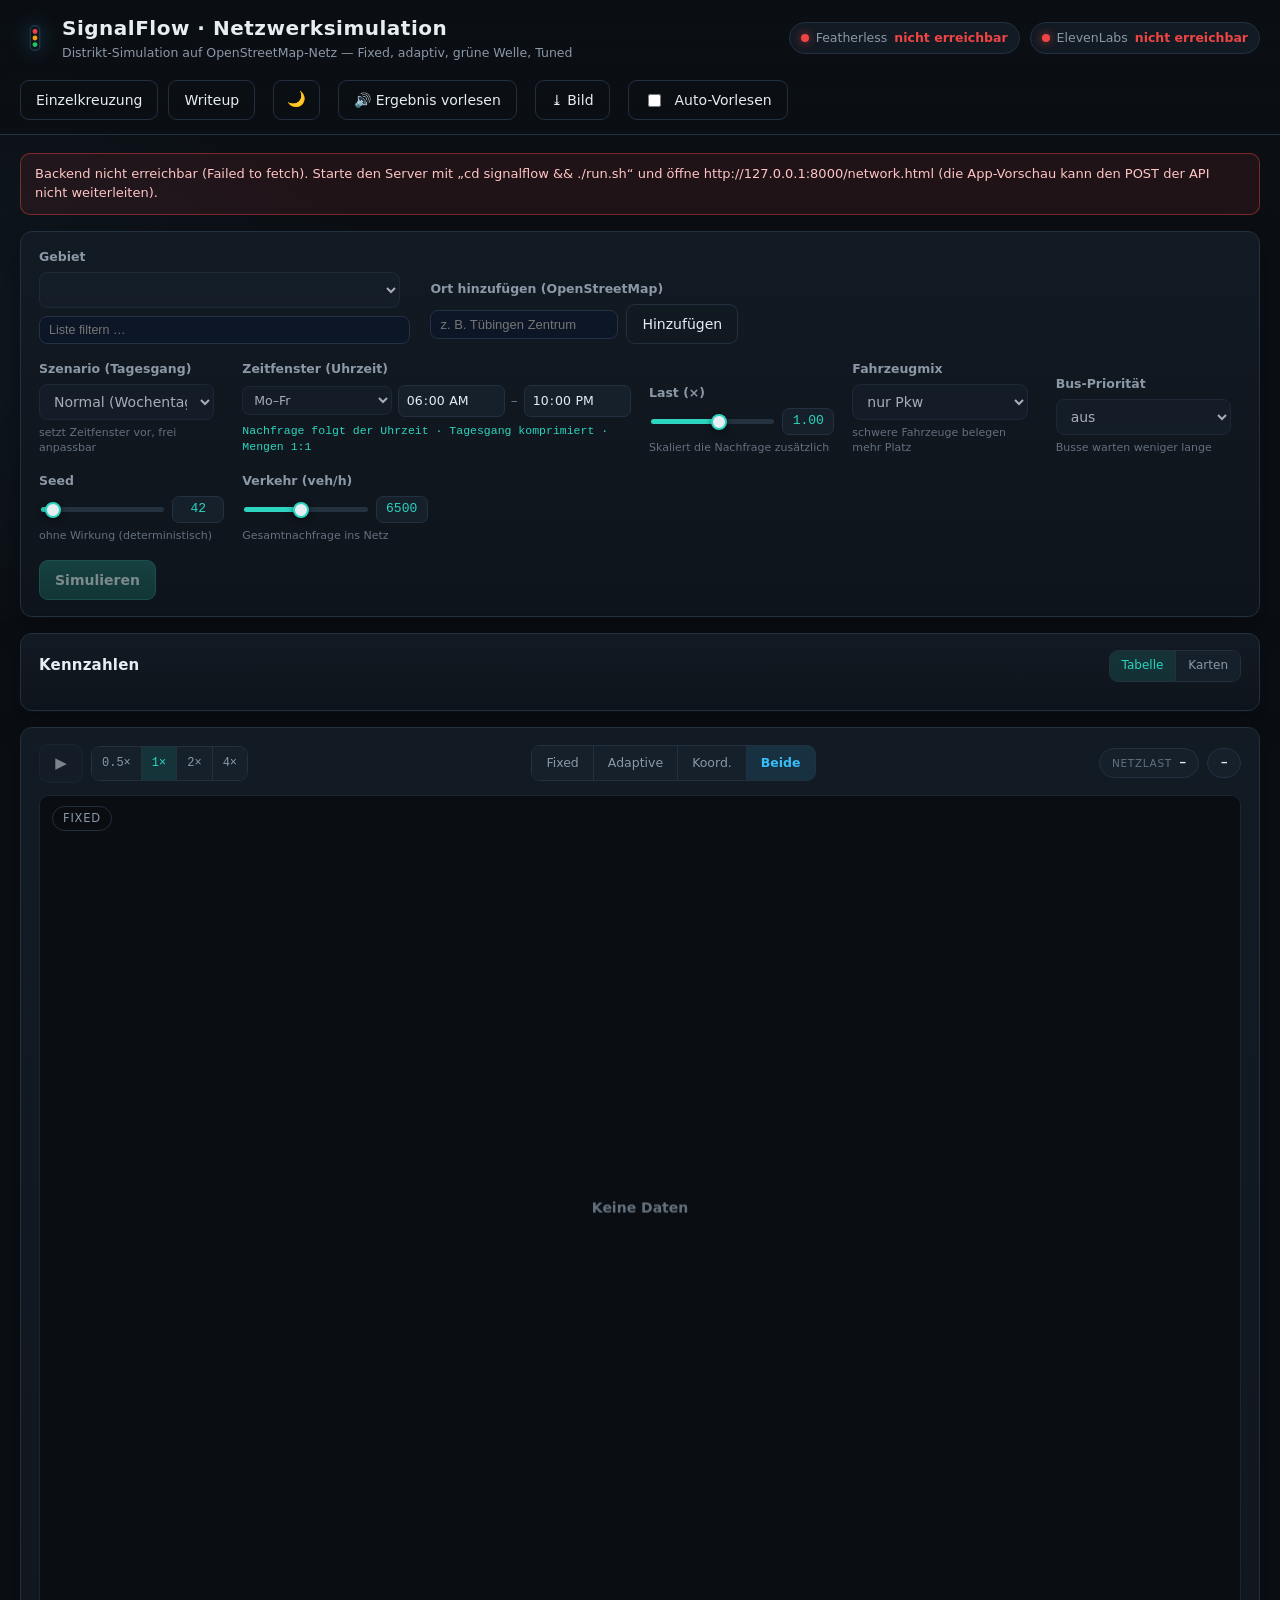
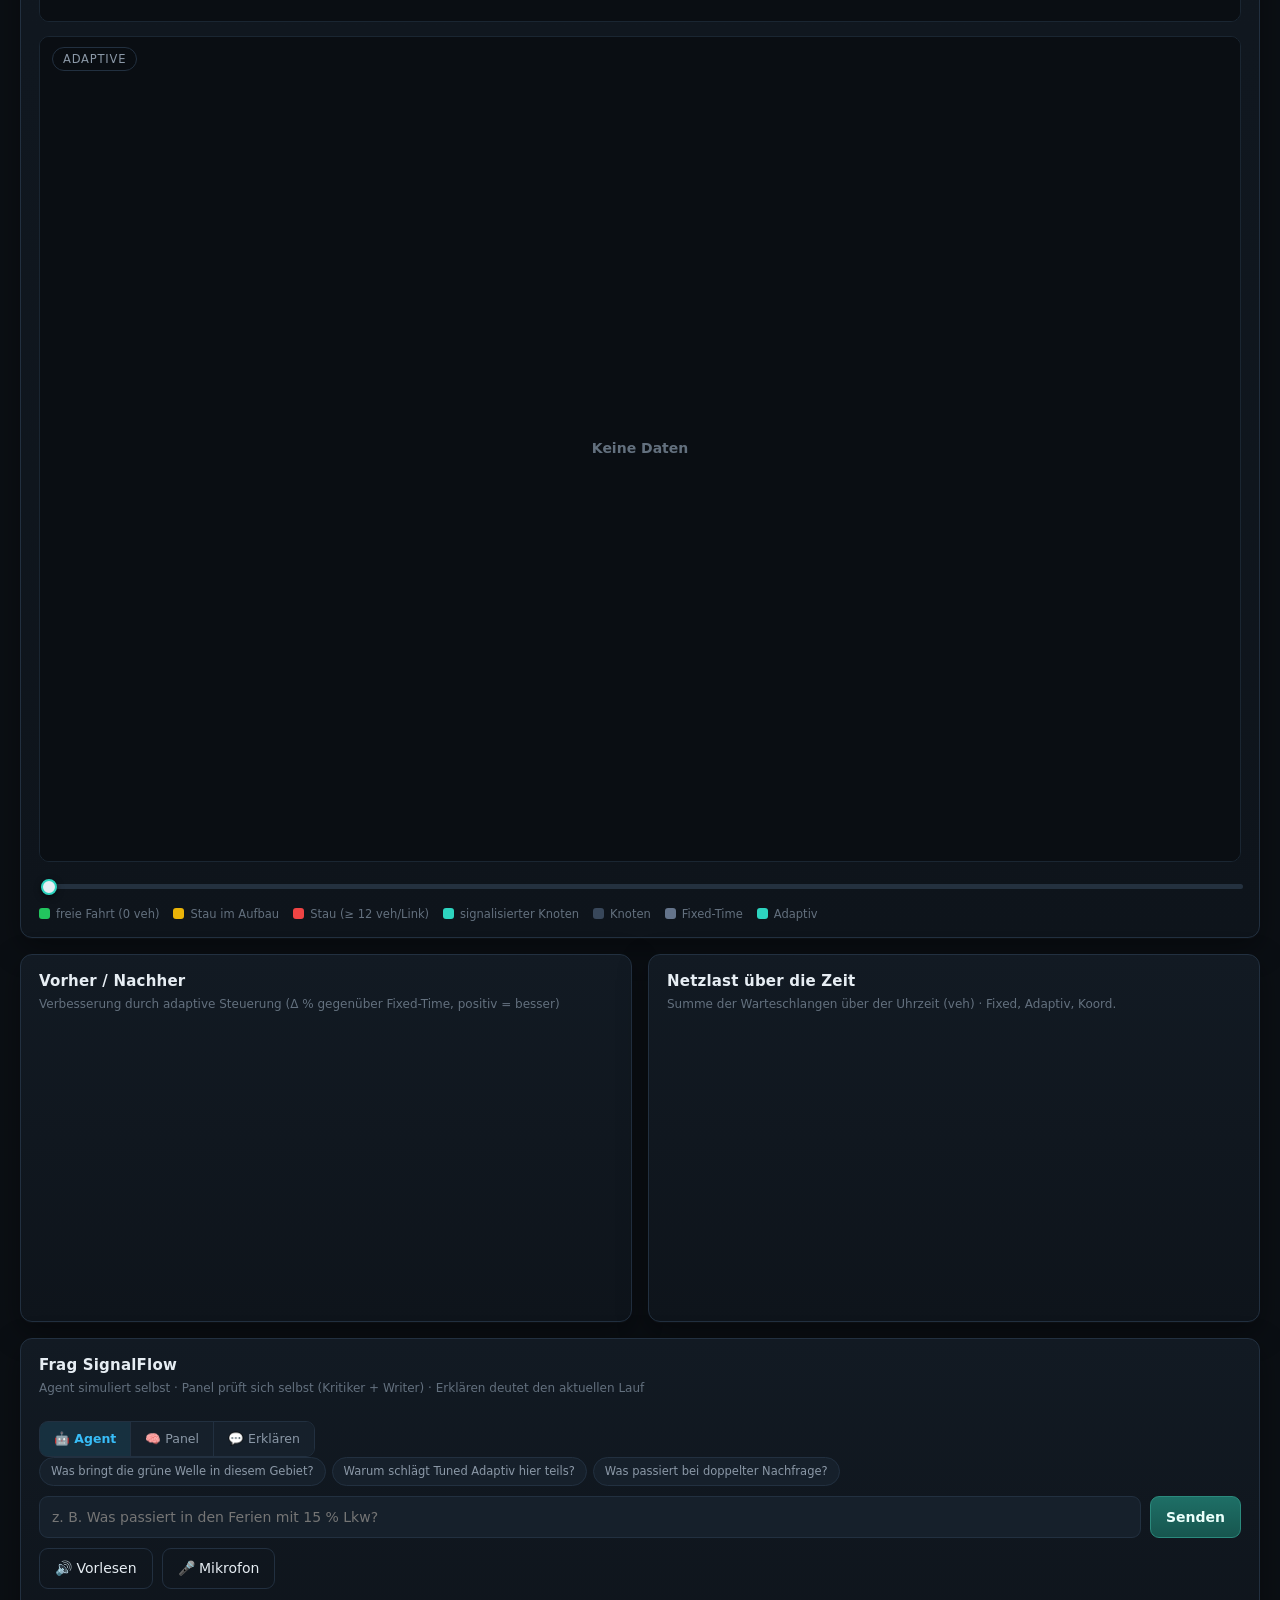
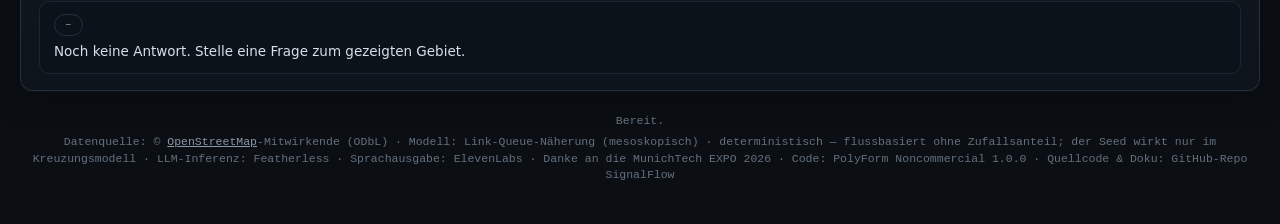
==== web/network.html @ 06da991b "Tuned color: pastel violet instead of near-teal green; footer credits Tuned now #a78bfa across butto" ====
<!DOCTYPE html>
<html lang="de">
<head>
<meta charset="utf-8" />
<meta name="viewport" content="width=device-width, initial-scale=1" />
<title>SignalFlow · Netzwerksimulation</title>
<!-- No external assets: everything is local (.css / .js), works fully offline. -->
<link rel="stylesheet" href="styles.css" />
<link rel="stylesheet" href="network.css" />
<link rel="icon" href="data:image/svg+xml,%3Csvg xmlns='http://www.w3.org/2000/svg' viewBox='0 0 32 32'%3E%3Crect x='11' y='3' width='10' height='26' rx='4' fill='%230e1620' stroke='%23243244' stroke-width='1.5'/%3E%3Ccircle cx='16' cy='9' r='2.6' fill='%23ef4444'/%3E%3Ccircle cx='16' cy='16' r='2.6' fill='%23f59e0b'/%3E%3Ccircle cx='16' cy='23' r='2.6' fill='%2322c55e'/%3E%3C/svg%3E" />
</head>
<body>

<!-- Thin top loading indicator (shown while a simulation is running) -->
<div id="loading-bar" class="loading-bar hidden" aria-hidden="true"></div>

<!-- ============================ HEADER ============================ -->
<header class="topbar">
  <div class="brand">
    <span class="logo" aria-hidden="true">
      <svg viewBox="0 0 32 32" width="30" height="30">
        <rect x="11" y="3" width="10" height="26" rx="4" fill="#0e1620" stroke="#243244" stroke-width="1.5"/>
        <circle cx="16" cy="9"  r="2.6" fill="#ef4444"/>
        <circle cx="16" cy="16" r="2.6" fill="#f59e0b"/>
        <circle cx="16" cy="23" r="2.6" fill="#22c55e"/>
      </svg>
    </span>
    <div class="brand-text">
      <h1>SignalFlow · Netzwerksimulation</h1>
      <p class="sub">Distrikt-Simulation auf OpenStreetMap-Netz — Fixed, adaptiv, grüne Welle, Tuned</p>
    </div>
  </div>

  <div class="status" aria-label="Verbindungsstatus">
    <span class="badge" id="badge-featherless" title="Featherless LLM Status">
      <i class="dot"></i><span class="badge-label">Featherless</span><b class="badge-state">…</b>
    </span>
    <span class="badge" id="badge-elevenlabs" title="ElevenLabs TTS Status">
      <i class="dot"></i><span class="badge-label">ElevenLabs</span><b class="badge-state">…</b>
    </span>
  </div>

  <div class="nav">
    <a class="btn ghost" href="index.html">Einzelkreuzung</a>
    <a class="btn ghost" href="writeup.html">Writeup</a>
  </div>
  <button id="btn-theme" class="btn ghost icon" type="button" title="Farbschema wechseln">🌙</button>
  <button id="btn-speak-result" class="btn ghost" type="button">🔊 Ergebnis vorlesen</button>
  <button id="btn-export" class="btn ghost" type="button" title="Netzwerkkarte als PNG">⤓ Bild</button>
  <label class="btn ghost" style="cursor:pointer"><input id="chk-autospeak" type="checkbox" style="vertical-align:middle;margin-right:6px" />Auto-Vorlesen</label>
</header>

<main id="main">

  <!-- Fehler / Offline-Hinweise -->
  <div id="net-error" class="notice error hidden" role="alert"></div>

  <!-- Two-column layout like the junction dashboard: region controls, KPIs,
       map and charts on the left, the ask panel sticky on the right. -->
  <div class="dash net">
  <div class="dash-main">

  <!-- ======================= GEBIET + STEUERLEISTE ======================= -->
  <section class="panel" aria-label="Simulationsparameter">
    <div class="region-row">
      <div class="control region-control">
        <label for="ctl-region">Gebiet</label>
        <select id="ctl-region" aria-label="Region"></select>
        <input id="region-filter" type="text" placeholder="Liste filtern …" aria-label="Gebiete filtern" title="Filtert die Gebietsliste — nützlich, sobald per „Ort hinzufügen“ mehr Einträge entstehen" />
      </div>
      <div class="control add-region">
        <label for="add-place">Ort hinzufügen (OpenStreetMap)</label>
        <div class="add-row">
          <input id="add-place" type="text" placeholder="z. B. Tübingen Zentrum" />
          <button id="btn-add-region" class="btn ghost" type="button">Hinzufügen</button>
        </div>
        <span id="add-status" class="run-hint"></span>
      </div>
      <div class="net-stats" id="net-stats" aria-live="polite"></div>
    </div>

    <div class="net-controls">
      <div class="control">
        <label for="ctl-scenario" title="Tagestyp: legt die Form des Tagesgangs fest und setzt ein passendes Zeitfenster vor">Szenario (Tagesgang)</label>
        <select id="ctl-scenario">
          <option value="normal">Normal (Wochentag, Tagesgeschäft)</option>
          <option value="berufsverkehr">Berufsverkehr (Mo–Fr, 2 Spitzen)</option>
          <option value="ferien">Ferien (flau, keine Spitze)</option>
          <option value="freizeit">Wochenende (Mittagshügel)</option>
        </select>
        <span class="desc">setzt Zeitfenster vor, frei anpassbar</span>
      </div>

      <div class="control time-control">
        <label for="ctl-time-from" title="Simulierter Zeitraum: die Nachfrage folgt der echten Uhrzeit. Längere Zeiträume werden auf die Simulationsdauer komprimiert — nur die Uhr läuft schneller, die Verkehrsmengen bleiben unverzerrt. 5 min Aufwärmen vor Start.">Zeitfenster (Uhrzeit)</label>
        <div class="time-row">
          <select id="ctl-dow" aria-label="Wochentag">
            <option value="wd">Mo–Fr</option>
            <option value="sa">Sa</option>
            <option value="so">So</option>
          </select>
          <input id="ctl-time-from" type="time" value="07:00" aria-label="von" />
          <span class="time-sep">–</span>
          <input id="ctl-time-to" type="time" value="18:00" aria-label="bis" />
        </div>
        <span id="time-hint" class="time-hint"></span>
      </div>

      <div class="control">
        <label for="ctl-load">Last (×)</label>
        <input id="ctl-load" type="range" min="0.5" max="1.4" step="0.05" value="1.0" />
        <output id="val-load" for="ctl-load">1.00</output>
        <span class="desc">Skaliert die Nachfrage zusätzlich</span>
      </div>

      <div class="control">
        <label for="ctl-mix">Fahrzeugmix</label>
        <select id="ctl-mix">
          <option value="car">nur Pkw</option>
          <option value="city">Stadt (Pkw/Van/Lkw/Bus)</option>
          <option value="truck">Lkw-lastig</option>
        </select>
        <span class="desc">schwere Fahrzeuge belegen mehr Platz</span>
      </div>

      <div class="control">
        <label for="ctl-tsp" title="Bus-Korridor-Priorität">Bus-Priorität</label>
        <select id="ctl-tsp">
          <option value="off">aus</option>
          <option value="on">an (TSP)</option>
        </select>
        <span class="desc">Busse warten weniger lange</span>
      </div>

      <div class="control">
        <label for="ctl-seed" title="Wirkt aktuell nur im Kreuzungsmodell — das Gebietsmodell ist flussbasiert und vollständig deterministisch (gleiche Parameter → gleiche Ergebnisse)">Seed</label>
        <input id="ctl-seed" type="range" min="1" max="999" step="1" value="42" />
        <output id="val-seed" for="ctl-seed">42</output>
        <span class="desc">ohne Wirkung (deterministisch)</span>
      </div>

      <div class="control">
        <label for="ctl-vph">Verkehr (veh/h)</label>
        <input id="ctl-vph" type="range" min="2000" max="12000" step="250" value="6500" />
        <output id="val-vph" for="ctl-vph">6500</output>
        <span class="desc">Gesamtnachfrage ins Netz</span>
      </div>
    </div>

    <div class="run-row">
      <button id="btn-run" class="btn primary" type="button"><span class="btn-label">Simulieren</span></button>
      <span id="run-hint" class="run-hint hidden"></span>
    </div>
  </section>

  <!-- ========================== KPIs (2×3) ========================== -->
  <section class="panel kpi-panel" aria-label="Kennzahlen">
    <div class="kpi-head">
      <h2>Kennzahlen</h2>
      <div class="kpi-view" role="group" aria-label="Kennzahl-Ansicht">
        <button class="kpi-view-btn" data-view="table" type="button" title="Kompakte Matrix">Tabelle</button>
        <button class="kpi-view-btn" data-view="cards" type="button" title="Status-Karten">Karten</button>
      </div>
    </div>
    <div class="kpi-grid" id="kpi-grid">
      <!-- KPI-Karten werden von network.js erzeugt (IDs bleiben synchron) -->
    </div>
    <div class="kpi-table-wrap" id="kpi-table-wrap" hidden></div>
  </section>

  <!-- ====================== CANVAS-KARTE ====================== -->
  <section class="panel viewer" aria-label="Netzwerkkarte – Animation">
    <div class="viewer-bar">
      <div class="transport">
        <button id="btn-play" class="btn icon" type="button" title="Play/Pause">▶</button>
        <div class="speeds" role="group" aria-label="Geschwindigkeit">
          <button class="speed-btn" data-speed="0.5" type="button">0.5×</button>
          <button class="speed-btn active" data-speed="1" type="button">1×</button>
          <button class="speed-btn" data-speed="2" type="button">2×</button>
          <button class="speed-btn" data-speed="4" type="button">4×</button>
        </div>
      </div>

      <div class="modes" role="group" aria-label="Controller-Ansicht">
        <button class="mode-btn" data-mode="fixed" type="button">Fixed</button>
        <button class="mode-btn" data-mode="adaptive" type="button">Adaptive</button>
        <button class="mode-btn" data-mode="coordinated" type="button" title="Grüne Welle: gemeinsamer Zyklus + Versatz-Offsets — die dritte animierbare Strategie (Tuned liefert nur Kennzahlen, keine Animation)">Koord.</button>
        <button class="mode-btn active" data-mode="both" type="button">Beide</button>
      </div>

      <div class="readouts">
        <span class="pill" title="Summe aller Warteschlangen im Netz (wartende Fahrzeuge) — nicht die Zahl aller Fahrzeuge; im Modus „Beide“ wird Adaptive gezeigt"><span class="k">Netzlast</span> <b id="playhead-q" class="mono">–</b></span>
        <span class="pill mono" title="Uhrzeit im simulierten Zeitfenster"><b id="playhead-clock">–</b></span>
      </div>
    </div>

    <div class="canvas-wrap" id="canvas-wrap">
      <div class="canvas-cell" id="cell-main">
        <div class="canvas-title" id="cell-main-title">Adaptive</div>
        <canvas id="canvas-main"></canvas>
      </div>
      <div class="canvas-cell" id="cell-alt">
        <div class="canvas-title" id="cell-alt-title">Fixed</div>
        <canvas id="canvas-alt"></canvas>
      </div>
    </div>

    <div class="scrubber">
      <input id="progress" type="range" min="0" max="100" step="0.1" value="0" aria-label="Fortschritt" />
    </div>

    <div class="legend" aria-hidden="true">
      <span><i class="sw" style="background:#22c55e"></i>freie Fahrt (0 veh)</span>
      <span><i class="sw" style="background:#eab308"></i>Stau im Aufbau</span>
      <span><i class="sw" style="background:#ef4444"></i>Stau (≥ 12 veh/Link)</span>
      <span><i class="sw" style="background:#2dd4bf"></i>signalisierter Knoten</span>
      <span><i class="sw" style="background:#38475a"></i>Knoten</span>
      <span><i class="sw" style="background:#64748b"></i>Fixed-Time</span>
      <span><i class="sw" style="background:#2dd4bf"></i>Adaptiv</span>
    </div>
  </section>

  <!-- ========================= CHARTS ========================= -->
  <section class="net-charts">
    <div class="panel chart-panel">
      <h2>Vorher / Nachher</h2>
      <p class="panel-sub">Verbesserung durch adaptive Steuerung (Δ % gegenüber Fixed-Time, positiv = besser)</p>
      <canvas id="chart-bars"></canvas>
    </div>
    <div class="panel chart-panel">
      <h2>Netzlast über die Zeit</h2>
      <p class="panel-sub">Summe der Warteschlangen über der Uhrzeit (veh) · Fixed, Adaptiv, Koord.</p>
      <canvas id="chart-load"></canvas>
    </div>
  </section>
  </div><!-- /.dash-main -->

  <aside class="dash-side">
    <section class="panel ask">
      <h2>Frag SignalFlow</h2>
      <p class="panel-sub">Agent simuliert selbst · Panel prüft sich selbst (Kritiker + Writer) · Erklären deutet den aktuellen Lauf</p>
      <div class="modes ask-mode" role="group" aria-label="Antwortmodus">
        <button class="mode-btn active" id="ask-mode-agent" type="button" title="Agent: plant Tool-Aufrufe und simuliert dafür (ca. 10 s)">🤖 Agent</button>
        <button class="mode-btn" id="ask-mode-panel" type="button" title="Panel: Analyst, Kritiker und Writer prüfen jede Zahl gegen die Tool-Ergebnisse (ca. 20 s)">🧠 Panel</button>
        <button class="mode-btn" id="ask-mode-explain" type="button" title="Erklärt den aktuellen Lauf des gezeigten Gebiets (schnell)">💬 Erklären</button>
      </div>
      <div class="ask-row">
        <input id="ask-input" type="text" placeholder="z. B. Was bringt adaptiv in diesem Viertel?" />
        <button id="ask-send" class="btn primary" type="button">Senden</button>
      </div>
      <div class="ask-actions">
        <button id="ask-speak" class="btn ghost" type="button" title="Antwort vorlesen">🔊 Vorlesen</button>
        <button id="ask-mic" class="btn ghost" type="button" title="Frage per Mikrofon">🎤 Mikrofon</button>
      </div>
      <details id="ask-steps" class="ask-steps" hidden>
        <summary>Werkzeugspuren des Agenten (<span id="ask-steps-n">0</span>)</summary>
        <div id="ask-steps-list" class="ask-steps-list"></div>
      </details>
      <div class="answer-box">
        <div class="answer-head">
          <span class="source-pill" id="ask-source">–</span>
        </div>
        <p id="ask-answer" class="answer-text">Noch keine Antwort. Stelle eine Frage zum gezeigten Gebiet.</p>
      </div>
    </section>
  </aside>
  </div><!-- /.dash -->

  <footer class="foot">
    <span id="meta-info">Bereit.</span>
    <span class="foot-note">Datenquelle: © <a href="https://www.openstreetmap.org/copyright" target="_blank" rel="noopener">OpenStreetMap</a>-Mitwirkende (ODbL) · Modell: Link-Queue-Näherung (mesoskopisch) · deterministisch — flussbasiert ohne Zufallsanteil; der Seed wirkt nur im Kreuzungsmodell · LLM-Inferenz: Featherless · Sprachausgabe: ElevenLabs · Danke an die MunichTech EXPO 2026 · Code: PolyForm Noncommercial 1.0.0 · Quellcode &amp; Doku: GitHub-Repo SignalFlow</span>
  </footer>
</main>

<!-- Knoten-Drilldown: Junction-Ansicht des angeklickten Ampel-Knotens -->
<aside class="drill" id="drill" hidden aria-label="Knoten-Detailansicht">
  <div class="drill-head">
    <div>
      <h2 id="drill-title">Knoten</h2>
      <p class="panel-sub" id="drill-sub"></p>
    </div>
    <div class="drill-actions">
      <button class="btn ghost icon" id="drill-size" type="button" title="Größe wechseln">⛶</button>
      <button class="btn ghost icon" id="drill-close" type="button" title="Schließen">✕</button>
    </div>
  </div>
  <canvas id="drill-canvas"></canvas>
</aside>

<script src="ask.js"></script>
<script src="network.js"></script>
</body>
</html>
---- web/styles.css ----
/* ============================================================
   SignalFlow – dark "control-room" theme
   No external fonts / assets. System font stack only.
   ============================================================ */

:root{
  --bg:        #0b0f14;
  --bg-2:      #0e141b;
  --panel:     #121a23;
  --panel-2:   #16202b;
  --line:      #223040;
  --line-soft: #1a2632;
  --txt:       #e6edf3;
  --muted:     #8b98a7;
  --faint:     #63707e;
  --accent:    #2dd4bf;   /* adaptive / teal */
  --accent-2:  #38bdf8;   /* cyan */
  --fixed:     #64748b;   /* fixed baseline / slate */
  --green:     #22c55e;
  --yellow:    #f59e0b;
  --red:       #ef4444;
  --good:      #22c55e;
  --bad:       #ef4444;
  --mono: ui-monospace, SFMono-Regular, "SF Mono", Menlo, Consolas, monospace;
  --sans: system-ui, -apple-system, "Segoe UI", Roboto, Helvetica, Arial, sans-serif;
  --radius: 12px;
  --shadow: 0 1px 0 rgba(255,255,255,.02), 0 10px 30px rgba(0,0,0,.35);
}

*{ box-sizing: border-box; }
/* the hidden attribute must always win, even over `display:grid` etc. */
[hidden]{ display:none !important; }
html,body{ margin:0; padding:0; }
body{
  background:
    radial-gradient(1200px 600px at 80% -10%, rgba(45,212,191,.07), transparent 60%),
    radial-gradient(900px 500px at -10% 10%, rgba(56,189,248,.06), transparent 60%),
    var(--bg);
  color: var(--txt);
  font-family: var(--sans);
  font-size: 14px;
  line-height: 1.45;
  -webkit-font-smoothing: antialiased;
}

/* --------------------------- light theme -------------------------------- */
/* Toggled via body[data-theme]; the canvases keep their dark "monitor"
   look either way. */
body[data-theme="light"]{
  --bg:#eef2f7; --bg-2:#e7edf4; --panel:#ffffff; --panel-2:#f1f5fa;
  --line:#d3dce7; --line-soft:#e3e9f1;
  --txt:#182430; --muted:#5b6b7d; --faint:#8798aa;
  --accent:#0d9488; --accent-2:#0369a1; --fixed:#64748b;
  --shadow: 0 1px 0 rgba(255,255,255,.6), 0 8px 24px rgba(23,42,64,.10);
  background:
    radial-gradient(1200px 600px at 80% -10%, rgba(13,148,136,.06), transparent 60%),
    radial-gradient(900px 500px at -10% 10%, rgba(3,105,161,.05), transparent 60%),
    var(--bg);
}
body[data-theme="light"] .topbar{
  background: linear-gradient(180deg, rgba(255,255,255,.96), rgba(255,255,255,.84));
}
body[data-theme="light"] .btn:hover{ border-color:#b9c6d6; background:#e9eef5; }
body[data-theme="light"] .btn.primary:hover{ background: linear-gradient(180deg, #128f83, #0e7c70); }
body[data-theme="light"] .decision-item:hover{ border-color:#b9c6d6; }
body[data-theme="light"] .answer-box,
body[data-theme="light"] .ask-steps{ background:#f4f7fb; }
body[data-theme="light"] input[type=range]{
  background: linear-gradient(90deg, var(--accent) 0%, var(--accent) var(--fill,50%), #cbd5e1 var(--fill,50%), #cbd5e1 100%);
}

h1,h2,h3{ margin:0; font-weight:650; letter-spacing:.2px; }
code{ font-family: var(--mono); font-size:.9em; color: var(--accent-2); }
.hidden{ display:none !important; }
.mono{ font-family: var(--mono); }

/* ------------------------------ header ------------------------------ */
.topbar{
  position: sticky; top:0; z-index:20;
  display:flex; align-items:center; gap:18px; flex-wrap:wrap;
  padding: 14px 20px;
  background: linear-gradient(180deg, rgba(11,15,20,.96), rgba(11,15,20,.82));
  backdrop-filter: blur(8px);
  border-bottom: 1px solid var(--line);
}
.brand{ display:flex; align-items:center; gap:12px; margin-right:auto; }
.logo{ display:grid; place-items:center; filter: drop-shadow(0 0 10px rgba(56,189,248,.25)); }
.brand-text h1{ font-size:20px; letter-spacing:.5px; }
.sub{ margin:1px 0 0; color: var(--muted); font-size:12.5px; }

.status{ display:flex; gap:10px; flex-wrap:wrap; }
.badge{
  display:inline-flex; align-items:center; gap:7px;
  padding:6px 11px; border-radius:999px;
  background: var(--panel); border:1px solid var(--line);
  font-size:12.5px; color: var(--muted); white-space:nowrap;
}
.badge b{ color: var(--txt); font-weight:600; }
.badge .dot{ width:8px; height:8px; border-radius:50%; background: var(--faint); box-shadow:0 0 0 0 transparent; transition:.2s; }
.badge.ok  .dot{ background: var(--green); box-shadow:0 0 10px rgba(34,197,94,.8); }
.badge.off .dot{ background: var(--yellow); box-shadow:0 0 10px rgba(245,158,11,.7); }
.badge.err .dot{ background: var(--red); box-shadow:0 0 10px rgba(239,68,68,.7); }
.badge.ok  b{ color: var(--green); }
.badge.off b{ color: var(--yellow); }
.badge.err b{ color: var(--red); }

/* ------------------------------ buttons ----------------------------- */
.btn{
  font:inherit; color:var(--txt); background: var(--panel-2);
  border:1px solid var(--line); border-radius:9px;
  padding:9px 15px; cursor:pointer; transition:.15s;
  display:inline-flex; align-items:center; gap:8px;
}
.btn:hover{ border-color:#2f4256; background:#1b2837; }
.btn:disabled{ opacity:.5; cursor:not-allowed; }
.btn.primary{
  background: linear-gradient(180deg, #1e6f66, #17564f);
  border-color:#2b8a7d; color:#eafffb; font-weight:600;
}
.btn.primary:hover{ background: linear-gradient(180deg, #238376, #1a6158); }
.btn.ghost{ background:transparent; }
.btn.icon{ padding:8px 13px; font-size:15px; min-width:44px; justify-content:center; }
.btn.busy .btn-label::after{ content:" …"; }
.btn.active{ border-color:var(--accent); color:var(--accent); }

/* --------------------------- layout blocks -------------------------- */
#main{ max-width:1760px; margin:0 auto; padding:18px 20px 40px; display:flex; flex-direction:column; gap:16px; }

.panel{
  background: linear-gradient(180deg, var(--panel), var(--bg-2));
  border:1px solid var(--line); border-radius: var(--radius);
  box-shadow: var(--shadow);
  padding:16px 18px;
}
.panel h2{ font-size:15px; }
.panel-sub{ margin:3px 0 12px; color:var(--faint); font-size:12px; }

/* ------------------------------ notices ----------------------------- */
.notice{ border-radius:10px; padding:11px 14px; font-size:13px; border:1px solid; }
.notice.warn{ background:rgba(245,158,11,.08); border-color:rgba(245,158,11,.4); color:#fcd9a0; }
.notice.error{ background:rgba(239,68,68,.09); border-color:rgba(239,68,68,.45); color:#ffc4c4; }

/* ----------------------------- controls ----------------------------- */
/* grouped settings: prominent run button + Nachfrage / Szenerie / Experten */
.controls{ display:flex; flex-direction:column; gap:14px; }
.sim-row{ display:flex; align-items:center; gap:12px; }
.sim-run{ align-self:flex-start; font-size:15px; padding:12px 34px; border-radius:10px; box-shadow:0 4px 18px rgba(45,212,191,.22); }
.sim-run.dirty{ box-shadow:0 0 0 2px rgba(245,196,81,.55), 0 4px 18px rgba(245,196,81,.25); }
.run-hint{ color:var(--yellow,#f5c451); font-size:12px; }
.sim-run:hover{ box-shadow:0 4px 22px rgba(45,212,191,.35); }
.sim-run.busy{ opacity:.6; pointer-events:none; }
.ctl-group{
  border:1px solid var(--line-soft); border-radius:10px; padding:12px 14px 14px;
  background:rgba(255,255,255,.012);
}
.ctl-group h3{
  font-size:11.5px; color:var(--muted); margin:0 0 10px; font-weight:600;
  letter-spacing:.5px; text-transform:uppercase;
}
.ctl-group h3 .grp-sub, .ctl-group summary .grp-sub{
  color:var(--faint); font-weight:500; text-transform:none; letter-spacing:0; margin-left:8px;
}
.ctl-group .ctl-grid{ display:grid; grid-template-columns:repeat(3, minmax(170px,1fr)); gap:14px; align-items:end; }
.ctl-group.expert summary{
  cursor:pointer; list-style:none; display:flex; align-items:center;
  font-size:11.5px; color:var(--muted); font-weight:600; letter-spacing:.5px; text-transform:uppercase;
}
.ctl-group.expert summary::-webkit-details-marker{ display:none; }
.ctl-group.expert summary::before{ content:'▸'; color:var(--faint); margin-right:8px; }
.ctl-group.expert[open] summary::before{ content:'▾'; }
.ctl-group.expert .ctl-grid{ margin-top:12px; }
.control{ display:grid; grid-template-columns: 1fr auto; gap:6px 10px; align-items:center; }
.control label{ grid-column:1 / -1; color:var(--muted); font-size:12.5px; font-weight:550; }
.control .desc{ grid-column:1 / -1; font-size:11px; color:var(--faint); line-height:1.35; }
.control output{
  font-family:var(--mono); font-size:13px; color:var(--accent);
  background:var(--panel-2); border:1px solid var(--line); border-radius:7px;
  padding:3px 9px; min-width:52px; text-align:center;
}
input[type=range]{
  -webkit-appearance:none; appearance:none; width:100%; height:5px; border-radius:4px;
  background: linear-gradient(90deg, var(--accent) 0%, var(--accent) var(--fill,50%), #24313f var(--fill,50%), #24313f 100%);
  outline:none; cursor:pointer;
}
input[type=range]::-webkit-slider-thumb{
  -webkit-appearance:none; width:16px; height:16px; border-radius:50%;
  background:#e6edf3; border:2px solid var(--accent); box-shadow:0 2px 6px rgba(0,0,0,.5); cursor:pointer;
}
input[type=range]::-moz-range-thumb{
  width:14px; height:14px; border-radius:50%; background:#e6edf3; border:2px solid var(--accent); cursor:pointer;
}
select{
  font:inherit; color:var(--txt); background:var(--panel-2);
  border:1px solid var(--line); border-radius:8px; padding:8px 10px; cursor:pointer;
}

/* -------------------------------- KPIs ------------------------------ */
.kpi-grid{ display:grid; grid-template-columns: repeat(5, 1fr); gap:14px; }
.kpi{
  background: linear-gradient(180deg, var(--panel), var(--bg-2));
  border:1px solid var(--line); border-radius: var(--radius);
  padding:13px 14px; box-shadow: var(--shadow);
  display:flex; flex-direction:column; gap:9px; min-width:0;
}
.kpi header{ display:flex; align-items:baseline; justify-content:space-between; gap:6px; }
.kpi h3{ font-size:12.5px; color:var(--muted); font-weight:550; }
.kpi .unit{ font-size:11px; color:var(--faint); font-family:var(--mono); }
.kpi-rows{ display:flex; flex-direction:column; gap:6px; }
.kpi .row{ display:flex; align-items:center; justify-content:space-between; gap:8px; }
.kpi .tag{ font-size:11px; color:var(--faint); text-transform:uppercase; letter-spacing:.6px; }
.kpi .row b{ font-family:var(--mono); font-size:16px; font-weight:600; }
.kpi .row.fixed b{ color:#aab6c4; }
.kpi .row.adaptive b{ color:var(--accent); }
/* delta pills: base styling is context-free so table and cards look identical */
.delta{
  font-family:var(--mono); font-size:12.5px; font-weight:600;
  padding:2px 8px; border-radius:999px; border:1px solid var(--line);
  display:inline-block;
}
.kpi .delta{ margin-top:auto; align-self:flex-start; }
/* cards with several badges (network: adaptive + green wave) keep them in one row */
.kpi .deltas{ display:flex; flex-wrap:wrap; gap:6px; margin-top:auto; }
.kpi .deltas .delta{ margin-top:0; }
.delta.good{ color:var(--good); border-color:rgba(34,197,94,.4); background:rgba(34,197,94,.08); }
.delta.bad{ color:var(--bad); border-color:rgba(239,68,68,.4); background:rgba(239,68,68,.08); }
.delta.neutral{ color:var(--muted); }
.delta.mid{ color:var(--yellow); border-color:rgba(245,158,11,.4); background:rgba(245,158,11,.08); }

/* Karten-Zeilen: Label | Δ (Zeilenfarbe) | Wert — bester Wert fett */
.kpi .row{ display:grid; grid-template-columns:1fr auto minmax(64px, auto); gap:8px; align-items:baseline; }
.kpi .row b{ justify-self:end; }
.kpi .row.fixed b, .kpi .row.pol-fixed b{ color:#aab6c4; }
.kpi .row.adaptive b, .kpi .row.pol-adaptive b{ color:var(--accent); }
.kpi .row.pol-coordinated b{ color:#f5c451; }
.kpi .row.pol-tuned b{ color:#a78bfa; }
.kpi .row.fixed .dlt{ color:#8d9aad; }
.kpi .row.adaptive .dlt{ color:var(--accent); opacity:.85; }

/* ------------- KPI panel: cards ⇄ compact matrix table ----------------- */
.kpi-panel{ }
.kpi-head{ display:flex; align-items:center; justify-content:space-between; gap:12px; margin-bottom:12px; }
.kpi-head h2{ font-size:15px; }
.kpi-view{ display:inline-flex; border:1px solid var(--line); border-radius:9px; overflow:hidden; }
.kpi-view-btn{
  font:inherit; font-size:12px; color:var(--muted); background:var(--panel-2);
  border:0; border-right:1px solid var(--line); padding:6px 12px; cursor:pointer;
}
.kpi-view-btn:last-child{ border-right:0; }
.kpi-view-btn:hover{ color:var(--txt); }
.kpi-view-btn.active{ background:rgba(45,212,191,.14); color:var(--accent); }
.kpi-table-wrap{ overflow-x:auto; }
table.kpi-table{ width:100%; border-collapse:collapse; font-size:13px; }
table.kpi-table th, table.kpi-table td{ padding:9px 12px; border-bottom:1px solid var(--line-soft); text-align:right; }
table.kpi-table tr:last-child th, table.kpi-table tr:last-child td{ border-bottom:0; }
table.kpi-table th:first-child, table.kpi-table td:first-child{ text-align:left; }
table.kpi-table thead th{
  color:var(--muted); font-weight:550; font-size:12px; white-space:nowrap;
}
table.kpi-table thead th.sub{
  color:var(--faint); font-size:10.5px; font-weight:500; padding-top:0; padding-bottom:6px;
}
table.kpi-table td.dltc{
  font-family:var(--mono); font-size:11.5px; padding-left:4px; white-space:nowrap;
}
table.kpi-table tr.pol-fixed td.dltc{ color:#8d9aad; }
table.kpi-table tr.pol-adaptive td.dltc{ color:var(--accent); }
table.kpi-table tr.pol-coordinated td.dltc{ color:#f5c451; }
table.kpi-table tr.pol-tuned td.dltc{ color:#a78bfa; }
table.kpi-table thead th .unit{ color:var(--faint); font-family:var(--mono); font-size:10.5px; }
table.kpi-table tbody th.pol{ color:var(--muted); font-weight:550; font-size:12.5px; white-space:nowrap; cursor:help; }
table.kpi-table tbody th.pol-adaptive{ color:var(--accent); }
table.kpi-table td.v{ font-family:var(--mono); font-size:13.5px; }
table.kpi-table td.v.adaptive-v{ color:var(--accent); }
table.kpi-table td.d{ white-space:nowrap; }
/* Strategie-Wertfarben — identisch zur Kartenansicht */
table.kpi-table tr.pol-fixed td.v{ color:#aab6c4; }
table.kpi-table tr.pol-adaptive td.v{ color:var(--accent); }
/* Koord./Tuned-Zeilen (nur Netzwerk) */
table.kpi-table tr.pol-coordinated td.v{ color:#f5c451; }
table.kpi-table tr.pol-tuned td.v{ color:#a78bfa; }
/* Δ gegenüber Fixed-Time: schlichte kleine Zahl statt Pill */
.dlt{
  font-style:normal; font-family:var(--mono); font-size:11px;
  color:var(--muted); white-space:nowrap;
}
.dlt.good{ color:var(--good); }
.dlt.mid{ color:var(--yellow); }
.dlt.bad{ color:var(--bad); }
/* Karten: Wert + Δ übereinander rechtsbündig */
.kpi .val{ display:flex; flex-direction:column; align-items:flex-end; line-height:1.3; }
/* Gewinner je Kennzahl: fettester Wert der Spalte (Tabelle + Karten) */
table.kpi-table .best{ font-weight:700; }
.kpi .row b.best{ font-weight:800; text-shadow:0 0 12px rgba(45,212,191,.35); }

/* ------------------------------ viewer ------------------------------ */
.viewer{ padding-bottom:14px; }
/* eine Zeile, kein Springen: Uhren/Labels sind kurz genug gehalten */
.viewer-bar{ display:flex; align-items:center; gap:12px; flex-wrap:nowrap; margin-bottom:12px; overflow:hidden; }
.transport{ display:flex; align-items:center; gap:8px; flex:0 0 auto; }
.readouts{ display:flex; gap:8px; margin-left:auto; flex:0 0 auto; }
.speeds{ display:inline-flex; border:1px solid var(--line); border-radius:9px; overflow:hidden; }
.speed-btn{
  font:inherit; font-family:var(--mono); font-size:12px; color:var(--muted);
  background:var(--panel-2); border:0; border-right:1px solid var(--line);
  padding:8px 10px; cursor:pointer;
}
.speed-btn:last-child{ border-right:0; }
.speed-btn:hover{ color:var(--txt); }
.speed-btn.active{ background: rgba(45,212,191,.14); color:var(--accent); }

.modes{ display:inline-flex; border:1px solid var(--line); border-radius:9px; overflow:hidden; margin-left:auto; }
.mode-btn{
  font:inherit; font-size:12.5px; color:var(--muted); background:var(--panel-2);
  border:0; border-right:1px solid var(--line); padding:8px 14px; cursor:pointer;
}
.mode-btn:last-child{ border-right:0; }
.mode-btn:hover{ color:var(--txt); }
.mode-btn.active{ background: rgba(56,189,248,.14); color:var(--accent-2); font-weight:600; }

/* Strategie-Toggles (Viewer) + Protokoll-Reiter */
.transport .modes{ margin-left:2px; }
.pdot{ display:inline-block; width:9px; height:9px; border-radius:50%; margin-right:7px; }
.policy-modes .pol-btn:disabled{ opacity:.35; cursor:not-allowed; }
.dec-tabs{ margin-left:0; margin-bottom:12px; }

/* Verlauf-Panel: Metrik-Chips + Zoom-Zeile */
.chart-tools{ display:flex; align-items:center; justify-content:space-between; gap:12px; flex-wrap:wrap; margin-bottom:10px; }
.chart-metrics{ margin-left:0; }
.chart-metrics .met-btn{ font-size:11.5px; padding:6px 11px; }
.zoom-row{ display:flex; align-items:center; gap:6px; }
.zoom-row .k{ color:var(--faint); font-size:10.5px; text-transform:uppercase; letter-spacing:.7px; }
.zoom-row input[type=time]{
  font:inherit; font-size:12px; color:var(--txt); background:var(--panel-2);
  border:1px solid var(--line); border-radius:7px; padding:4px 6px; color-scheme:dark;
}
body[data-theme="light"] .zoom-row input[type=time]{ color-scheme:light; }
.zoom-row .btn{ font-size:11.5px; padding:4px 10px; }

/* Frag-SignalFlow: Vorschlags-Chips */
.ask-chips{ display:flex; flex-wrap:wrap; gap:6px; margin:0 0 10px; }
.ask-chip{
  font:inherit; font-size:11.5px; color:var(--muted); background:var(--panel-2);
  border:1px solid var(--line); border-radius:999px; padding:5px 11px; cursor:pointer;
  text-align:left; max-width:100%; overflow:hidden; text-overflow:ellipsis; white-space:nowrap;
}
.ask-chip:hover{ color:var(--accent-2); border-color:rgba(56,189,248,.5); }
/* lokal berechnete Antwort (kein LLM beteiligt) */
.source-pill.local{ color:#7fd1a8; border-color:rgba(127,209,168,.45); background:rgba(127,209,168,.08); }

.readouts{ display:flex; gap:8px; }
.pill{
  display:inline-flex; align-items:center; gap:7px; font-size:12.5px;
  background:var(--panel-2); border:1px solid var(--line); border-radius:999px; padding:5px 12px;
}
.pill .k{ color:var(--faint); text-transform:uppercase; font-size:10.5px; letter-spacing:.7px; }
.pill b{ color:var(--txt); }

.canvas-wrap{ display:grid; grid-template-columns:1fr; gap:14px; }
.canvas-wrap[data-n="2"], .canvas-wrap[data-n="3"], .canvas-wrap[data-n="4"]{
  grid-template-columns:1fr 1fr;
}
.canvas-cell{
  position:relative; border:1px solid var(--line-soft); border-radius:10px;
  background:#0a0e13; overflow:hidden; aspect-ratio: 5 / 4;
}
.canvas-cell canvas{ display:block; width:100%; height:100%; }
.canvas-title{
  position:absolute; top:10px; left:12px; z-index:2;
  font-size:11.5px; letter-spacing:.8px; text-transform:uppercase; color:var(--muted);
  background:rgba(9,13,18,.7); border:1px solid var(--line); border-radius:999px; padding:3px 10px;
}
#cell-fixed .canvas-title{ color:#aab6c4; }
#cell-adaptive .canvas-title{ color:var(--accent); }
#cell-coordinated .canvas-title{ color:#f5c451; }
#cell-tuned .canvas-title{ color:#a78bfa; }

.scrubber{ margin-top:12px; }
.scrubber input[type=range]{
  background: linear-gradient(90deg, var(--accent-2) 0%, var(--accent-2) var(--fill,0%), #24313f var(--fill,0%), #24313f 100%);
}
.legend{ display:flex; flex-wrap:wrap; gap:14px; margin-top:12px; color:var(--faint); font-size:11.5px; }
.legend .sw{ display:inline-block; width:11px; height:11px; border-radius:3px; margin-right:6px; vertical-align:-1px; }

/* ------------------------------ charts ------------------------------ */
.charts{ display:grid; grid-template-columns:1fr 1fr; gap:16px; }
.chart-panel canvas{ display:block; width:100%; height:280px; }

/* ------------------------- bottom two panels ------------------------ */
.bottom{ display:grid; grid-template-columns: 1.15fr 1fr; gap:16px; }
.decisions-body{ display:grid; grid-template-columns: 1.2fr 1fr; gap:14px; }
.dec-view{ display:grid; grid-template-columns: 1.2fr 1fr; gap:14px; align-items:stretch; }
.dec-view .decision-list{ grid-column:1; }
.dec-view .pressure-box{ grid-column:2; }
/* Plan-Karte (Fixed / Koord. / Tuned im Protokoll-Reiter) */
.plan-box{ padding:2px 0; }
.plan-box[hidden]{ display:none; }
.plan-box .plan-line{ font-size:12.5px; color:var(--muted); margin:0 0 10px; }
.plan-box .plan-line b{ color:var(--txt); }
.plan-table{ width:100%; border-collapse:collapse; font-size:12.5px; }
.plan-table th, .plan-table td{ text-align:left; padding:7px 10px; border-bottom:1px solid var(--line-soft); }
.plan-table th{
  color:var(--faint); font-weight:550; font-size:11px;
  text-transform:uppercase; letter-spacing:.5px;
}
.plan-table td{ font-family:var(--mono); color:var(--txt); }
.plan-src{ font-size:11.5px; color:var(--faint); margin:10px 0 0; }
.plan-why{
  font-size:12px; color:var(--muted); line-height:1.5;
  margin:10px 0 0; padding:10px 12px;
  border:1px solid var(--line-soft); border-left:3px solid #a78bfa; border-radius:8px;
}
.plan-why b{ color:var(--txt); }
/* Adaptive-Statistik unter der Drucktabelle */
.adaptive-stats{ margin-top:14px; }
.adaptive-stats h3{ font-size:12px; color:var(--muted); margin-bottom:8px; font-weight:550; }
.stats-table{ width:100%; border-collapse:collapse; font-size:12.5px; }
.stats-table td{ padding:6px 8px; border-bottom:1px solid var(--line-soft); color:var(--muted); }
.stats-table td:last-child{ text-align:right; font-family:var(--mono); color:var(--txt); }
.stats-table tr:last-child td{ border-bottom:0; }
.decision-list{ list-style:none; margin:0; padding:0; display:flex; flex-direction:column; gap:8px; max-height:400px; overflow:auto; }
.foot .foot-note{ display:block; margin-top:4px; color:var(--faint); font-size:11.5px; }
.foot .foot-note a{ color:var(--muted); }
.decision-item{
  border:1px solid var(--line-soft); border-radius:9px; padding:9px 11px;
  background:var(--panel-2); cursor:pointer; transition:.15s;
}
.decision-item:hover{ border-color:#2f4256; }
.decision-item.active{ border-color:var(--accent); box-shadow:0 0 0 1px rgba(45,212,191,.35) inset; }
.decision-item .head{ display:flex; align-items:center; gap:8px; margin-bottom:4px; flex-wrap:wrap; }
.decision-item .t{ font-family:var(--mono); font-size:11.5px; color:var(--accent-2); }
.decision-item .swap{ font-family:var(--mono); font-size:12px; color:var(--txt); }
.decision-item .swap .arrow{ color:var(--faint); margin:0 4px; }
.decision-item .why{ font-size:12px; color:var(--muted); }
.empty{ color:var(--faint); font-size:12.5px; padding:8px 2px; }

.pressure-box h3{ font-size:12px; color:var(--muted); margin-bottom:8px; font-weight:550; }
table.pressures{ width:100%; border-collapse:collapse; font-size:12px; }
table.pressures th, table.pressures td{ padding:6px 6px; text-align:left; border-bottom:1px solid var(--line-soft); }
table.pressures th{ color:var(--faint); font-weight:500; font-size:11px; text-transform:uppercase; letter-spacing:.5px; }
table.pressures td.p{ font-family:var(--mono); text-align:right; }
table.pressures td.w{ font-family:var(--mono); color:var(--muted); text-align:right; }
table.pressures .bar{ height:6px; border-radius:3px; background:var(--accent); opacity:.75; }

/* -------------------------------- ask ------------------------------ */
.ask-row{ display:flex; gap:9px; }
.ask-row input{
  flex:1; font:inherit; color:var(--txt); background:var(--panel-2);
  border:1px solid var(--line); border-radius:9px; padding:10px 12px; outline:none;
}
.ask-row input:focus{ border-color:var(--accent-2); }
.ask-actions{ display:flex; gap:9px; margin-top:10px; }
.answer-box{ margin-top:12px; border:1px solid var(--line-soft); border-radius:10px; background:#0c1219; padding:12px 14px; }
.answer-head{ display:flex; margin-bottom:6px; }
.source-pill{
  font-size:11px; font-family:var(--mono); color:var(--muted);
  border:1px solid var(--line); border-radius:999px; padding:2px 10px;
}
.source-pill.featherless{ color:var(--green); border-color:rgba(34,197,94,.4); background:rgba(34,197,94,.08); }
.source-pill.fallback{ color:var(--yellow); border-color:rgba(245,158,11,.4); background:rgba(245,158,11,.08); }
.answer-text{ margin:0; font-size:13.5px; color:#d7e0ea; white-space:pre-wrap; }

/* collapsible agent tool trace (above the answer) */
.ask-mode{ margin:12px 0 0; }
.ask-steps{ margin-top:12px; border:1px solid var(--line-soft); border-radius:10px;
  background:#0c1219; padding:8px 12px; }
.ask-steps summary{ cursor:pointer; font-size:12px; color:var(--muted); user-select:none; }
.ask-steps summary:hover{ color:var(--txt); }
.ask-steps-list{ display:flex; flex-direction:column; gap:8px; margin-top:8px; }
.ask-step{ border:1px solid var(--line-soft); border-radius:8px; padding:7px 9px;
  background:var(--panel-2); }
.ask-step-head{ display:flex; align-items:center; gap:8px; flex-wrap:wrap; }
.ask-step-tool{ font-family:var(--mono); font-size:11px; color:var(--accent);
  border:1px solid rgba(45,212,191,.35); border-radius:999px; padding:1px 8px; }
.ask-step-head code{ font-size:11px; color:var(--muted); word-break:break-all; }
.ask-step-digest{ margin-top:4px; font-size:12px; color:#c4d0dc; }
.ask-step.step-error{ border-color:rgba(239,68,68,.4); }
.ask-step.step-error .ask-step-digest{ color:var(--red); }
.ask-step-note{ font-size:11.5px; color:var(--yellow); }

/* ------------------------- dashboard split -------------------------- */
/* Simulation flow on the left, "Frag SignalFlow" as a sticky companion on
   the right (junction page). The network page mirrors this via .net-top. */
.dash{ display:grid; grid-template-columns:minmax(0,1fr) 400px; gap:16px; align-items:start; }
.dash-main{ display:flex; flex-direction:column; gap:16px; min-width:0; }
.dash-side{ position:sticky; top:74px; }
@media (max-width:1400px){
  .dash{ grid-template-columns:1fr; }
  .dash-side{ position:static; }
}

/* ------------------------------ footer ----------------------------- */
.foot{ color:var(--faint); font-size:11.5px; text-align:center; padding:6px 0 0; font-family:var(--mono); }

/* --------------------------- loading bar --------------------------- */
.loading-bar{
  position:fixed; top:0; left:0; height:3px; width:0%; z-index:50;
  background: linear-gradient(90deg, var(--accent-2), var(--accent));
  box-shadow:0 0 12px rgba(45,212,191,.7);
  transition: width .25s ease, opacity .4s ease;
}
.loading-bar.running{ width:70%; }
.loading-bar.done{ width:100%; opacity:0; }

/* ---------------------------- responsive --------------------------- */
@media (max-width:1100px){
  .ctl-group .ctl-grid{ grid-template-columns: repeat(2, 1fr); }
  .kpi-grid{ grid-template-columns: repeat(3, 1fr); }
  .charts{ grid-template-columns:1fr; }
  .bottom{ grid-template-columns:1fr; }
}
@media (max-width:720px){
  .ctl-group .ctl-grid{ grid-template-columns: 1fr; }
  .kpi-grid{ grid-template-columns: repeat(2, 1fr); }
  .canvas-wrap[data-n="2"], .canvas-wrap[data-n="3"], .canvas-wrap[data-n="4"]{
    grid-template-columns:1fr;
  }
  .decisions-body, .dec-view{ grid-template-columns:1fr; }
  .modes{ margin-left:0; }
  .brand-text h1{ font-size:18px; }
}

/* Tageszeit-Fenster (junction): wählt Szenario + Last automatisch */
.time-row{ display:flex; align-items:center; gap:6px; flex-wrap:wrap; grid-column:1 / -1; }
.time-row select, .time-row input[type=time]{
  font:inherit; font-size:12.5px; color:var(--txt); background:var(--panel-2);
  border:1px solid var(--line); border-radius:7px; padding:5px 7px;
  color-scheme:dark;
}
.time-sep{ color:var(--faint); }
.time-hol{ display:flex; align-items:center; gap:4px; font-size:12px; color:var(--muted); white-space:nowrap; }
.time-hint{ grid-column:1 / -1; font-size:11.5px; color:var(--accent); font-family:var(--mono); }

/* scenario preset buttons in the control bar */
.presets{ display:flex; flex-wrap:wrap; gap:6px; }
.presets .preset{ font-size:12px; padding:4px 9px; }
.presets .preset.active{ border-color:var(--accent,#38bdf8); color:var(--accent,#38bdf8); }
---- web/network.css ----
/* ============================================================================
   SignalFlow – Netzwerksimulation: ergänzendes Layout.
   Baut auf styles.css auf (dunkles Control-Room-Theme, Panels, Buttons,
   Viewer, KPI- und Chart-Klassen werden wiederverwendet).
   Keine externen Assets.
   =========================================================================*/

/* ------------------------------- Topbar -------------------------------- */
.topbar .nav{ display:flex; align-items:center; gap:10px; }
.topbar .nav a.btn{ text-decoration:none; }

/* ------------- KPIs (2×3) innerhalb der .dash-Spalte -------------------- */
/* Grid + sticky Chat-Spalte kommen aus styles.css (.dash/.dash-main/.dash-side);
   hier nur der Netzwerk-Kniff: 6 Karten als 2×3 statt 5 in einer Reihe. */
.dash.net .kpi-grid{ grid-template-columns:repeat(3, 1fr); }
@media (max-width:720px){
  .dash.net .kpi-grid{ grid-template-columns:repeat(2, 1fr); }
}

/* --------------------------- Knoten-Drilldown -------------------------- */
.drill{
  position:fixed; right:18px; bottom:18px; z-index:40;
  width:min(400px, calc(100vw - 36px));   /* exakt so breit wie die Chat-Spalte */
  background: linear-gradient(180deg, var(--panel), var(--bg-2));
  border:1px solid var(--line); border-radius: var(--radius);
  box-shadow: 0 18px 50px rgba(0,0,0,.5);
  padding:12px 14px 14px;
}
/* neben der Chat-Spalte Platz lassen, wenn diese als Spalte steht (>1400px) */
@media (min-width:1401px){
  .drill{ right:512px; }   /* komplett links der 400px-Spalte + Abstände */
}
.drill.big{ width:min(640px, calc(100vw - 36px)); }
.drill-head{ display:flex; align-items:flex-start; justify-content:space-between; gap:10px; margin-bottom:8px; cursor:grab; user-select:none; }
.drill-head .drill-actions{ display:flex; gap:6px; }
.drill.dragging{ cursor:grabbing; box-shadow:0 10px 30px rgba(0,0,0,.4); opacity:.97; }
.drill-head h2{ font-size:14px; }
.drill-head .panel-sub{ margin:2px 0 0; }
.drill canvas{
  display:block; width:100%; aspect-ratio:4 / 3;
  border:1px solid var(--line-soft); border-radius:10px; background:#0a0e13;
}

/* --------------------------- Gebiet + Stats ---------------------------- */
.add-row{ display:flex; gap:8px; align-items:center; }
.add-row input{ flex:1 1 160px; min-width:120px; padding:6px 9px; border-radius:8px;
  border:1px solid #243244; background:#0d1626; color:var(--ink,#e2e8f0); font-size:13px; }
.add-region .run-hint{ display:block; margin-top:6px; }
.run-hint{ font-size:12.5px; color:#f5c451; margin-left:10px; align-self:center; }
.btn.dirty{ box-shadow:0 0 0 2px rgba(245,196,81,.55); }
.kpi .row.coordinated b{ color:#f5c451; }
.kpi .row.coordinated .dlt{ color:#f5c451; }
/* "Welle"-Badges: gestrichelter Rand als Marker — die Ampelfarbe
   (grün/orange/rot) bleibt erhalten und ist konsistent zu allen anderen Deltas */
.delta.coordinated{ border-style:dashed; border-color:rgba(245,196,81,.55); }
.delta.coordinated.good{ color:var(--good); border-color:rgba(34,197,94,.4); }
.delta.coordinated.mid{ color:var(--yellow); }
.delta.coordinated.bad{ color:var(--bad); border-color:rgba(239,68,68,.4); }
.kpi .row.tuned-est b{ color:#a78bfa; }
.kpi .row.tuned-est .dlt{ color:#a78bfa; }
.kpi .tag[title]{ cursor:help; }
.region-row{
  display:flex; flex-wrap:wrap; gap:16px 20px; align-items:flex-end;
  margin-bottom:16px;
}
.region-control{ flex:1 1 320px; min-width:240px; }
#region-filter{
  grid-column:1 / -1; margin-top:2px; padding:6px 9px; border-radius:8px;
  border:1px solid #243244; background:#0d1626; color:var(--ink,#e2e8f0); font-size:12.5px;
}

.net-stats{ display:flex; flex-wrap:wrap; gap:8px; align-items:flex-end; flex:2 1 360px; }
.stat{
  display:inline-flex; align-items:baseline; gap:7px;
  background:var(--panel-2); border:1px solid var(--line); border-radius:999px;
  padding:6px 12px; font-size:12.5px; color:var(--muted); white-space:nowrap;
}
.stat b{ font-family:var(--mono); color:var(--txt); font-size:13px; font-weight:600; }
.stat .k{ color:var(--faint); }
.stat.accent b{ color:var(--accent); }

/* ------------------------------ Steuerung ------------------------------ */
.net-controls{
  display:grid; grid-template-columns:repeat(auto-fit, minmax(165px, 1fr));
  gap:16px 18px; align-items:end;
}
/* Zeitfenster braucht Platz: 2 Spalten, eine Zeile, kein Umbrechen */
.net-controls .control{ min-width:0; }
.net-controls .control select{ width:100%; max-width:100%; }
.net-controls .control.time-control{ grid-column: span 2; }
.net-controls .time-row{ flex-wrap:nowrap; }
.run-row{ display:flex; align-items:center; gap:12px; flex-wrap:wrap; margin-top:16px; }
.run-hint{ color:var(--faint); font-size:12px; }
#btn-run.busy .btn-label::after{ content:" …"; }

/* --------------------------- Karten-Canvas ----------------------------- */
.viewer .canvas-cell{ aspect-ratio:16 / 11; }
.canvas-cell canvas{ image-rendering:auto; }

/* ------------------------------ Charts --------------------------------- */
.net-charts{ display:grid; grid-template-columns:1fr 1fr; gap:16px; }
@media (max-width:1000px){ .net-charts{ grid-template-columns:1fr; } }

/* ------------------------------- Footer -------------------------------- */
.foot .foot-note{ display:block; margin-top:4px; color:var(--faint); }
@media (max-width:720px){
  .region-row{ flex-direction:column; align-items:stretch; }
  .net-stats{ justify-content:flex-start; }
}
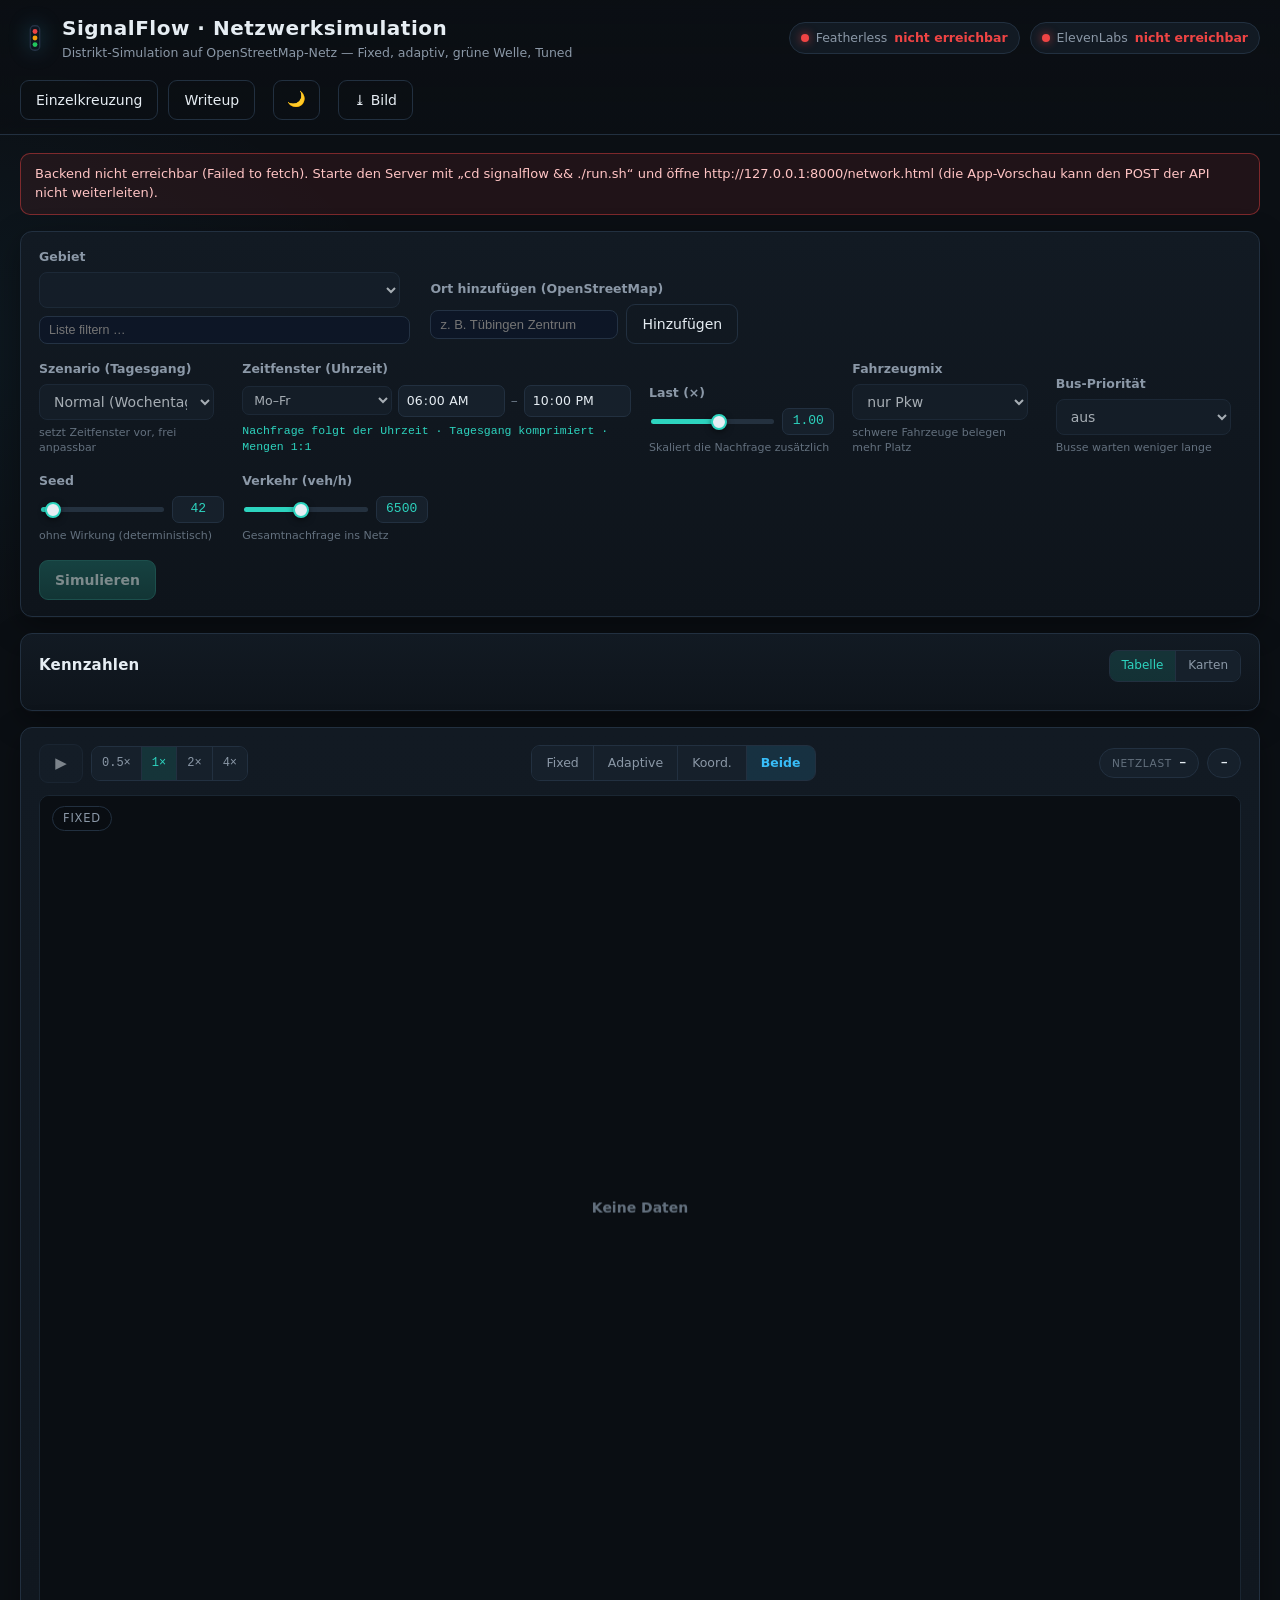
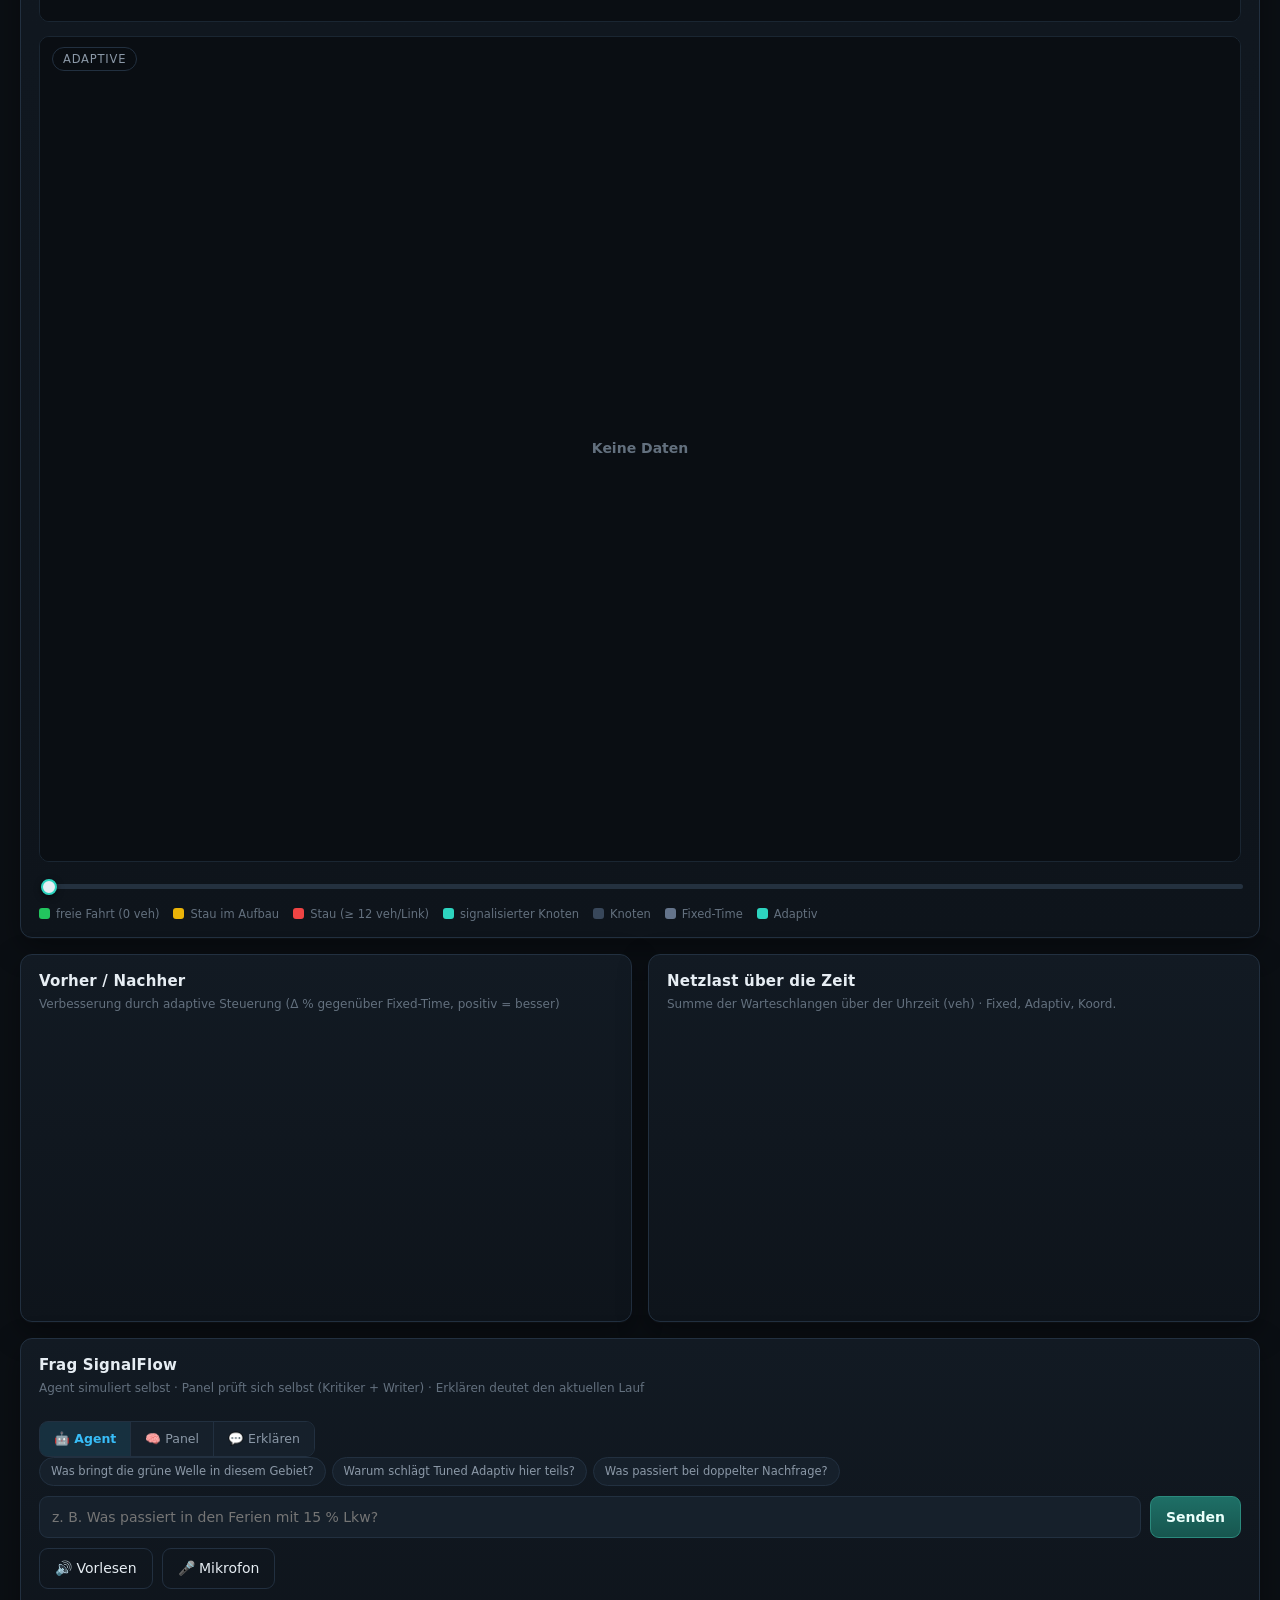
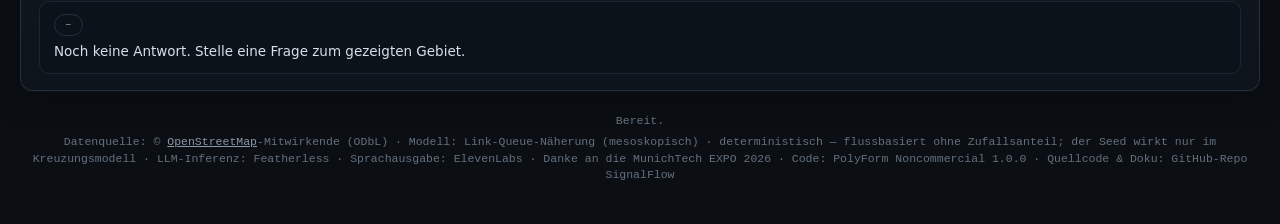
==== commit 400d9719: "Einzelkreuzung verbessert: vier Strategien, echte Tageszeit, RiLSA-Grenzen Junction dashboard (and s" ====
--- a/web/network.html
+++ b/web/network.html
@@ -45,9 +45,7 @@
     <a class="btn ghost" href="writeup.html">Writeup</a>
   </div>
   <button id="btn-theme" class="btn ghost icon" type="button" title="Farbschema wechseln">🌙</button>
-  <button id="btn-speak-result" class="btn ghost" type="button">🔊 Ergebnis vorlesen</button>
   <button id="btn-export" class="btn ghost" type="button" title="Netzwerkkarte als PNG">⤓ Bild</button>
-  <label class="btn ghost" style="cursor:pointer"><input id="chk-autospeak" type="checkbox" style="vertical-align:middle;margin-right:6px" />Auto-Vorlesen</label>
 </header>
 
 <main id="main">
--- a/web/styles.css
+++ b/web/styles.css
@@ -111,6 +111,7 @@
   padding:9px 15px; cursor:pointer; transition:.15s;
   display:inline-flex; align-items:center; gap:8px;
 }
+a.btn{ text-decoration:none; }   /* Topbar-Links nicht unterstreichen */
 .btn:hover{ border-color:#2f4256; background:#1b2837; }
 .btn:disabled{ opacity:.5; cursor:not-allowed; }
 .btn.primary{
@@ -289,7 +290,8 @@
 /* Karten: Wert + Δ übereinander rechtsbündig */
 .kpi .val{ display:flex; flex-direction:column; align-items:flex-end; line-height:1.3; }
 /* Gewinner je Kennzahl: fettester Wert der Spalte (Tabelle + Karten) */
-table.kpi-table .best{ font-weight:700; }
+table.kpi-table .best{ font-weight:800; }
+table.kpi-table td.v.best{ text-shadow:0 0 10px rgba(230,237,243,.22); }
 .kpi .row b.best{ font-weight:800; text-shadow:0 0 12px rgba(45,212,191,.35); }
 
 /* ------------------------------ viewer ------------------------------ */
@@ -387,10 +389,50 @@
 
 /* ------------------------- bottom two panels ------------------------ */
 .bottom{ display:grid; grid-template-columns: 1.15fr 1fr; gap:16px; }
-.decisions-body{ display:grid; grid-template-columns: 1.2fr 1fr; gap:14px; }
-.dec-view{ display:grid; grid-template-columns: 1.2fr 1fr; gap:14px; align-items:stretch; }
-.dec-view .decision-list{ grid-column:1; }
-.dec-view .pressure-box{ grid-column:2; }
+/* außen block: der Adaptiv-View darf die volle Kartenbreite nutzen — die
+   zweite Grid-Spur gehört allein den (ausgeblendeten) Plan-Karten */
+.decisions-body{ display:block; }
+.dec-view{ display:grid; grid-template-columns: 1.4fr 1fr; gap:14px; align-items:stretch; width:100%; }
+/* Plan-Karten (Fixed/Koord./Tuned) nutzen die volle Kartenbreite */
+.dec-view .plan-box, .decisions-body .plan-box{ grid-column: 1 / -1; }
+.dec-view .dec-list-col{ grid-column:1; min-width:0; position:relative; }
+/* Scrollbalken unsichtbar, Wheel-Scroll bleibt; Fade deutet mehr Inhalt an */
+.dec-list-col.scrollable::after{
+  content:''; position:absolute; left:10px; right:1px; bottom:0; height:30px;
+  background:linear-gradient(180deg, transparent, var(--panel));
+  pointer-events:none;
+}
+.decision-list{ scrollbar-width:none; -ms-overflow-style:none; }
+.decision-list::-webkit-scrollbar{ width:0; height:0; display:none; }
+.dec-view .pressure-box{ grid-column:2; display:flex; flex-direction:column; }
+.dec-view .adaptive-stats{ margin-top:auto; padding-top:14px; }
+/* Protokoll-Legende: Umschalt-Kategorien mit echten Anzahlungen */
+.decision-legend{ display:flex; flex-wrap:wrap; gap:6px 12px; margin:0 0 10px; align-items:center; }
+.decision-legend .lg{ display:inline-flex; align-items:center; gap:6px; font-size:11.5px; color:var(--muted); }
+.decision-legend .lg.faint{ color:var(--faint); font-size:10.5px; }
+.decision-legend .lg i{ width:9px; height:12px; border-radius:3px; display:inline-block; }
+.decision-legend .lg i.cat-pressure{ background:var(--accent); }
+.decision-legend .lg i.cat-empty{ background:var(--yellow); }
+.decision-legend .lg i.cat-max{ background:var(--red); }
+.decision-legend .lg i.cat-tsp{ background:var(--accent-2); }
+/* Kategorie-Streifen + Chip je Decision-Item */
+.decision-item{ position:relative; }
+.decision-item::before{
+  content:''; position:absolute; left:0; top:9px; bottom:9px; width:3px;
+  border-radius:2px; background:var(--faint); opacity:.7;
+}
+.decision-item.cat-pressure::before{ background:var(--accent); opacity:1; }
+.decision-item.cat-empty::before{ background:var(--yellow); opacity:1; }
+.decision-item.cat-max::before{ background:var(--red); opacity:1; }
+.decision-item.cat-tsp::before{ background:var(--accent-2); opacity:1; }
+.decision-item .cat{
+  font-size:9.5px; text-transform:uppercase; letter-spacing:.6px;
+  padding:2px 8px; border-radius:999px; border:1px solid; margin-left:auto;
+}
+.decision-item .cat.cat-pressure{ color:var(--accent); border-color:rgba(45,212,191,.4); }
+.decision-item .cat.cat-empty{ color:var(--yellow); border-color:rgba(245,158,11,.4); }
+.decision-item .cat.cat-max{ color:var(--red); border-color:rgba(239,68,68,.4); }
+.decision-item .cat.cat-tsp{ color:var(--accent-2); border-color:rgba(56,189,248,.4); }
 /* Plan-Karte (Fixed / Koord. / Tuned im Protokoll-Reiter) */
 .plan-box{ padding:2px 0; }
 .plan-box[hidden]{ display:none; }
@@ -412,19 +454,24 @@
 .plan-why b{ color:var(--txt); }
 /* Adaptive-Statistik unter der Drucktabelle */
 .adaptive-stats{ margin-top:14px; }
+.dec-view .adaptive-stats{ margin-top:auto; }
 .adaptive-stats h3{ font-size:12px; color:var(--muted); margin-bottom:8px; font-weight:550; }
 .stats-table{ width:100%; border-collapse:collapse; font-size:12.5px; }
 .stats-table td{ padding:6px 8px; border-bottom:1px solid var(--line-soft); color:var(--muted); }
 .stats-table td:last-child{ text-align:right; font-family:var(--mono); color:var(--txt); }
 .stats-table tr:last-child td{ border-bottom:0; }
-.decision-list{ list-style:none; margin:0; padding:0; display:flex; flex-direction:column; gap:8px; max-height:400px; overflow:auto; }
+.decision-list{ list-style:none; margin:0; padding:0; display:flex; flex-direction:column; gap:6px; max-height:440px; overflow:auto; }
 .foot .foot-note{ display:block; margin-top:4px; color:var(--faint); font-size:11.5px; }
 .foot .foot-note a{ color:var(--muted); }
 .decision-item{
-  border:1px solid var(--line-soft); border-radius:9px; padding:9px 11px;
+  border:1px solid var(--line-soft); border-radius:8px; padding:7px 10px 7px 14px;
   background:var(--panel-2); cursor:pointer; transition:.15s;
 }
 .decision-item:hover{ border-color:#2f4256; }
+.decision-item .head{ margin-bottom:2px; }
+.decision-item .head .t{ background:rgba(56,189,248,.08); border:1px solid rgba(56,189,248,.25); border-radius:6px; padding:1px 7px; }
+.decision-item .swap{ font-weight:600; font-size:11.5px; }
+.decision-item .why{ font-size:11.5px; line-height:1.4; }
 .decision-item.active{ border-color:var(--accent); box-shadow:0 0 0 1px rgba(45,212,191,.35) inset; }
 .decision-item .head{ display:flex; align-items:center; gap:8px; margin-bottom:4px; flex-wrap:wrap; }
 .decision-item .t{ font-family:var(--mono); font-size:11.5px; color:var(--accent-2); }
@@ -439,7 +486,10 @@
 table.pressures th{ color:var(--faint); font-weight:500; font-size:11px; text-transform:uppercase; letter-spacing:.5px; }
 table.pressures td.p{ font-family:var(--mono); text-align:right; }
 table.pressures td.w{ font-family:var(--mono); color:var(--muted); text-align:right; }
-table.pressures .bar{ height:6px; border-radius:3px; background:var(--accent); opacity:.75; }
+table.pressures .bar{
+  height:8px; border-radius:4px; opacity:.85;
+  background:linear-gradient(90deg, rgba(45,212,191,.45), var(--accent));
+}
 
 /* -------------------------------- ask ------------------------------ */
 .ask-row{ display:flex; gap:9px; }
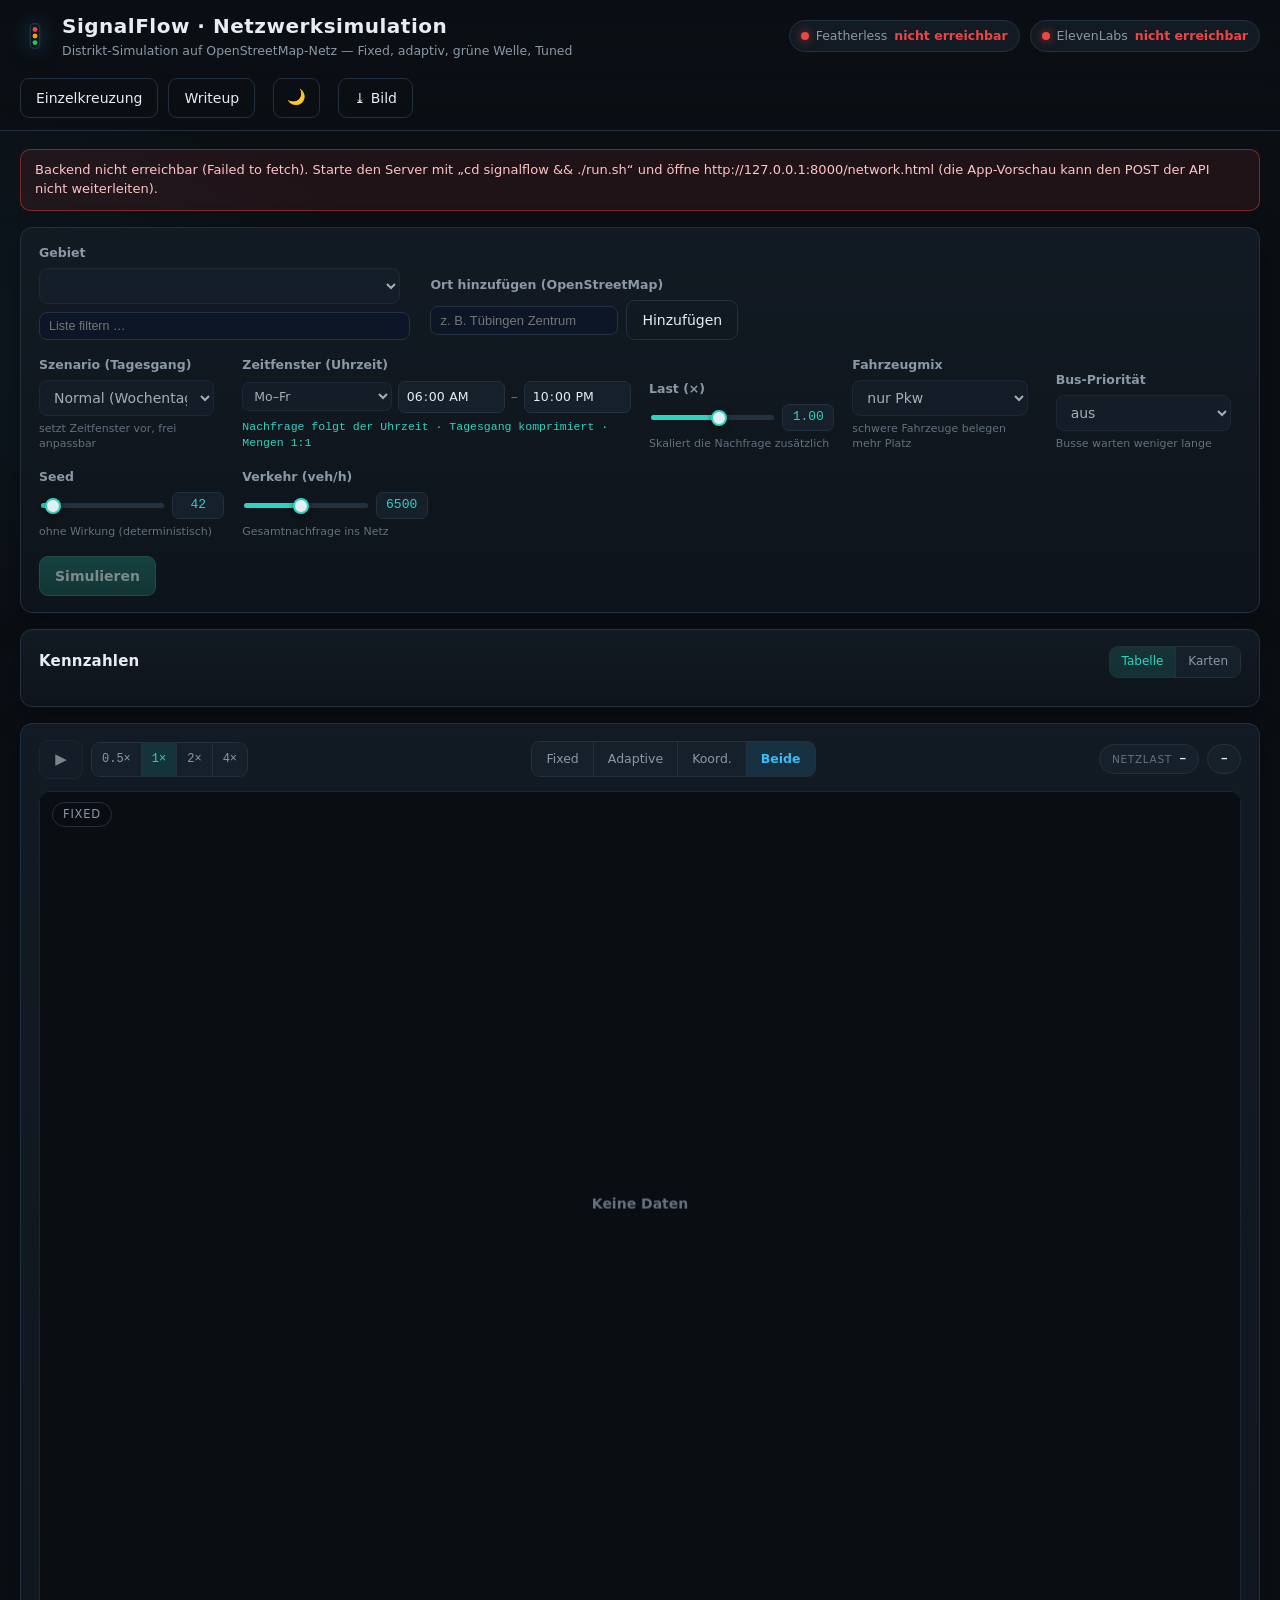
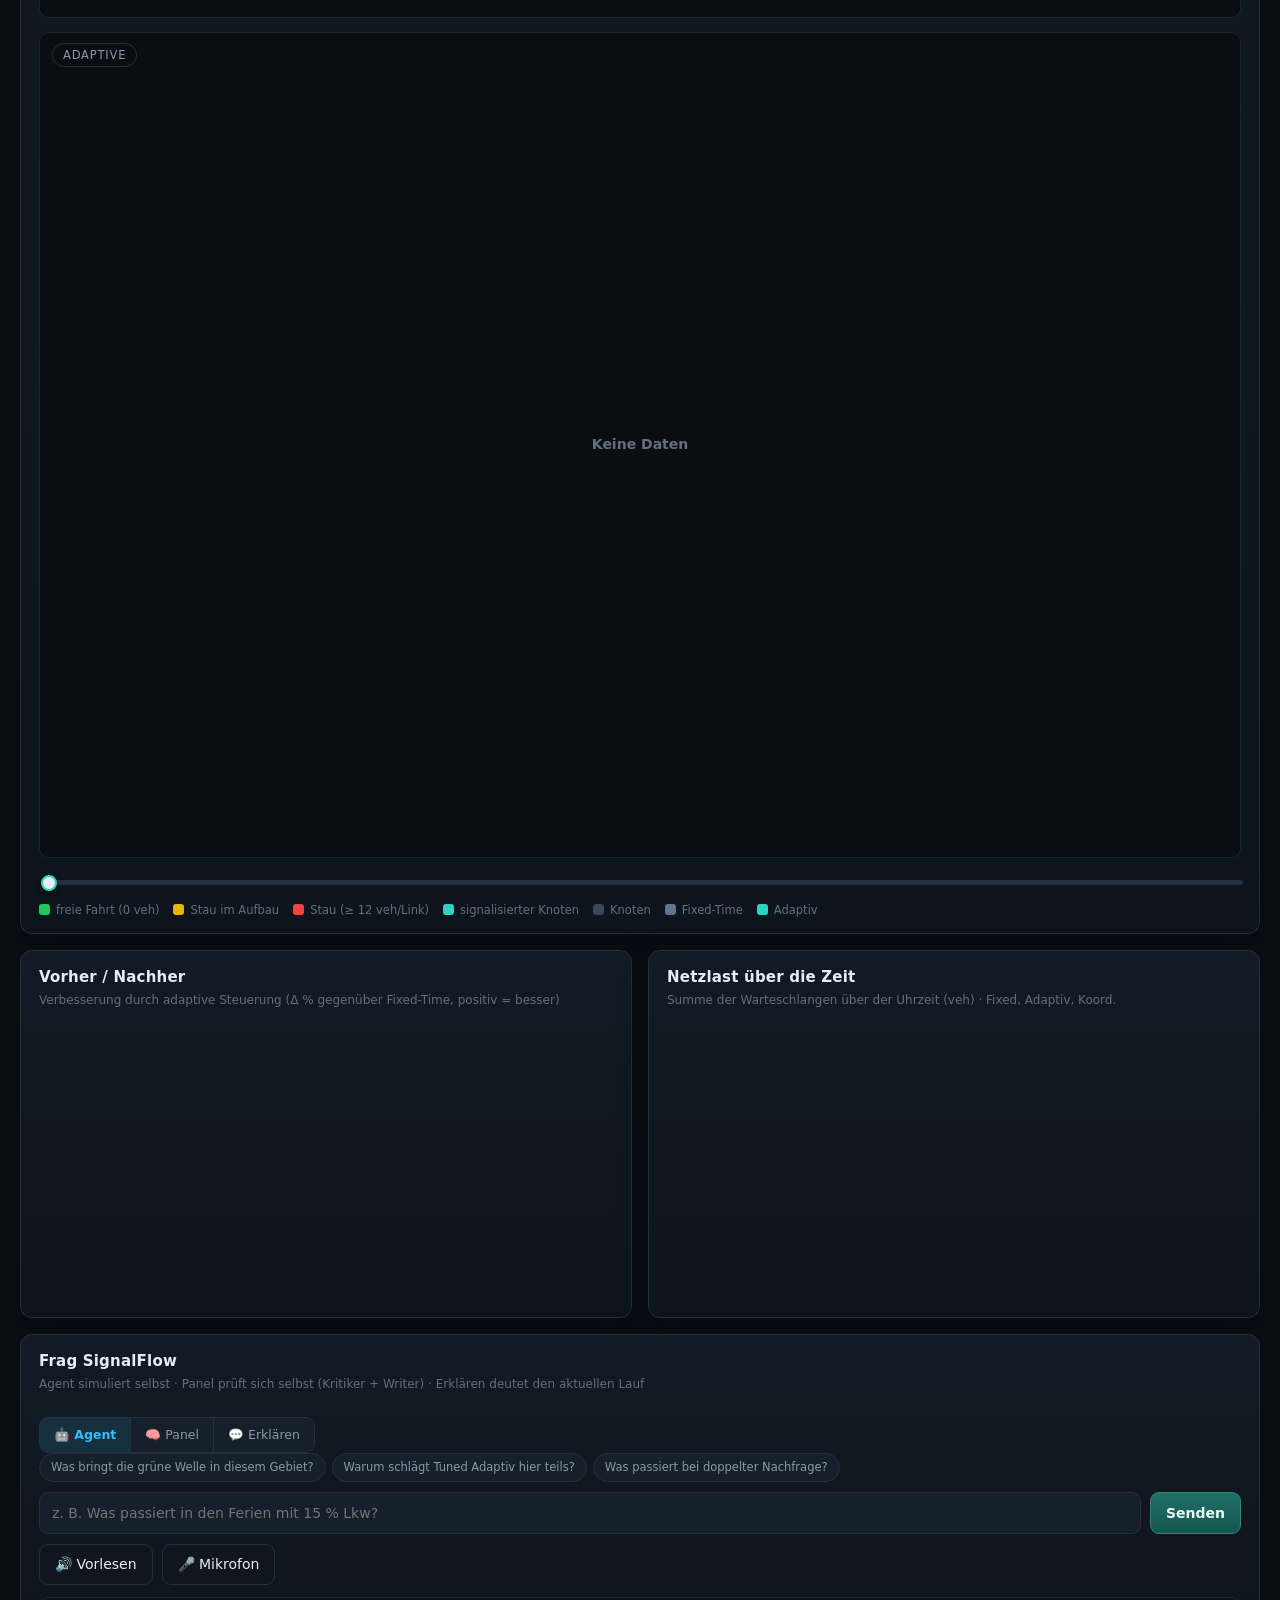
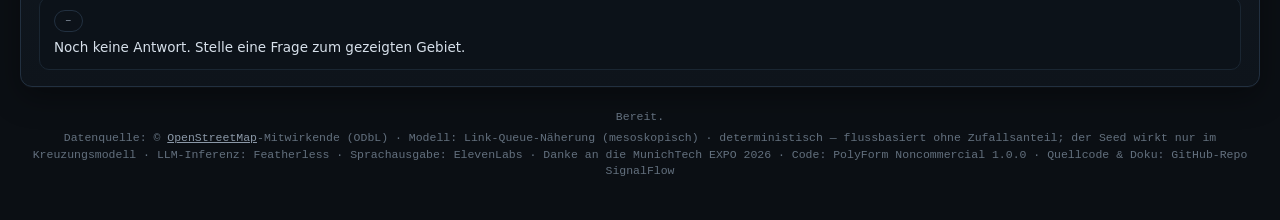
==== commit a2a581f7: "Topbar aligned to content width; decision categories in plain language The topbar inner row now shar" ====
--- a/web/network.html
+++ b/web/network.html
@@ -16,6 +16,7 @@
 
 <!-- ============================ HEADER ============================ -->
 <header class="topbar">
+ <div class="topbar-inner">
   <div class="brand">
     <span class="logo" aria-hidden="true">
       <svg viewBox="0 0 32 32" width="30" height="30">
@@ -46,6 +47,7 @@
   </div>
   <button id="btn-theme" class="btn ghost icon" type="button" title="Farbschema wechseln">🌙</button>
   <button id="btn-export" class="btn ghost" type="button" title="Netzwerkkarte als PNG">⤓ Bild</button>
+ </div>
 </header>
 
 <main id="main">
--- a/web/styles.css
+++ b/web/styles.css
@@ -77,11 +77,16 @@
 /* ------------------------------ header ------------------------------ */
 .topbar{
   position: sticky; top:0; z-index:20;
-  display:flex; align-items:center; gap:18px; flex-wrap:wrap;
-  padding: 14px 20px;
+  padding: 12px 0;
   background: linear-gradient(180deg, rgba(11,15,20,.96), rgba(11,15,20,.82));
   backdrop-filter: blur(8px);
   border-bottom: 1px solid var(--line);
+}
+/* Inhalt der Topbar so breit wie der Seiteninhalt -> 'SignalFlow' steht
+   ungefaehr ueber dem Simulieren-Button statt am linken Rand */
+.topbar-inner{
+  width:100%; max-width:1760px; margin:0 auto; padding:0 20px;
+  display:flex; align-items:center; gap:18px; flex-wrap:wrap;
 }
 .brand{ display:flex; align-items:center; gap:12px; margin-right:auto; }
 .logo{ display:grid; place-items:center; filter: drop-shadow(0 0 10px rgba(56,189,248,.25)); }
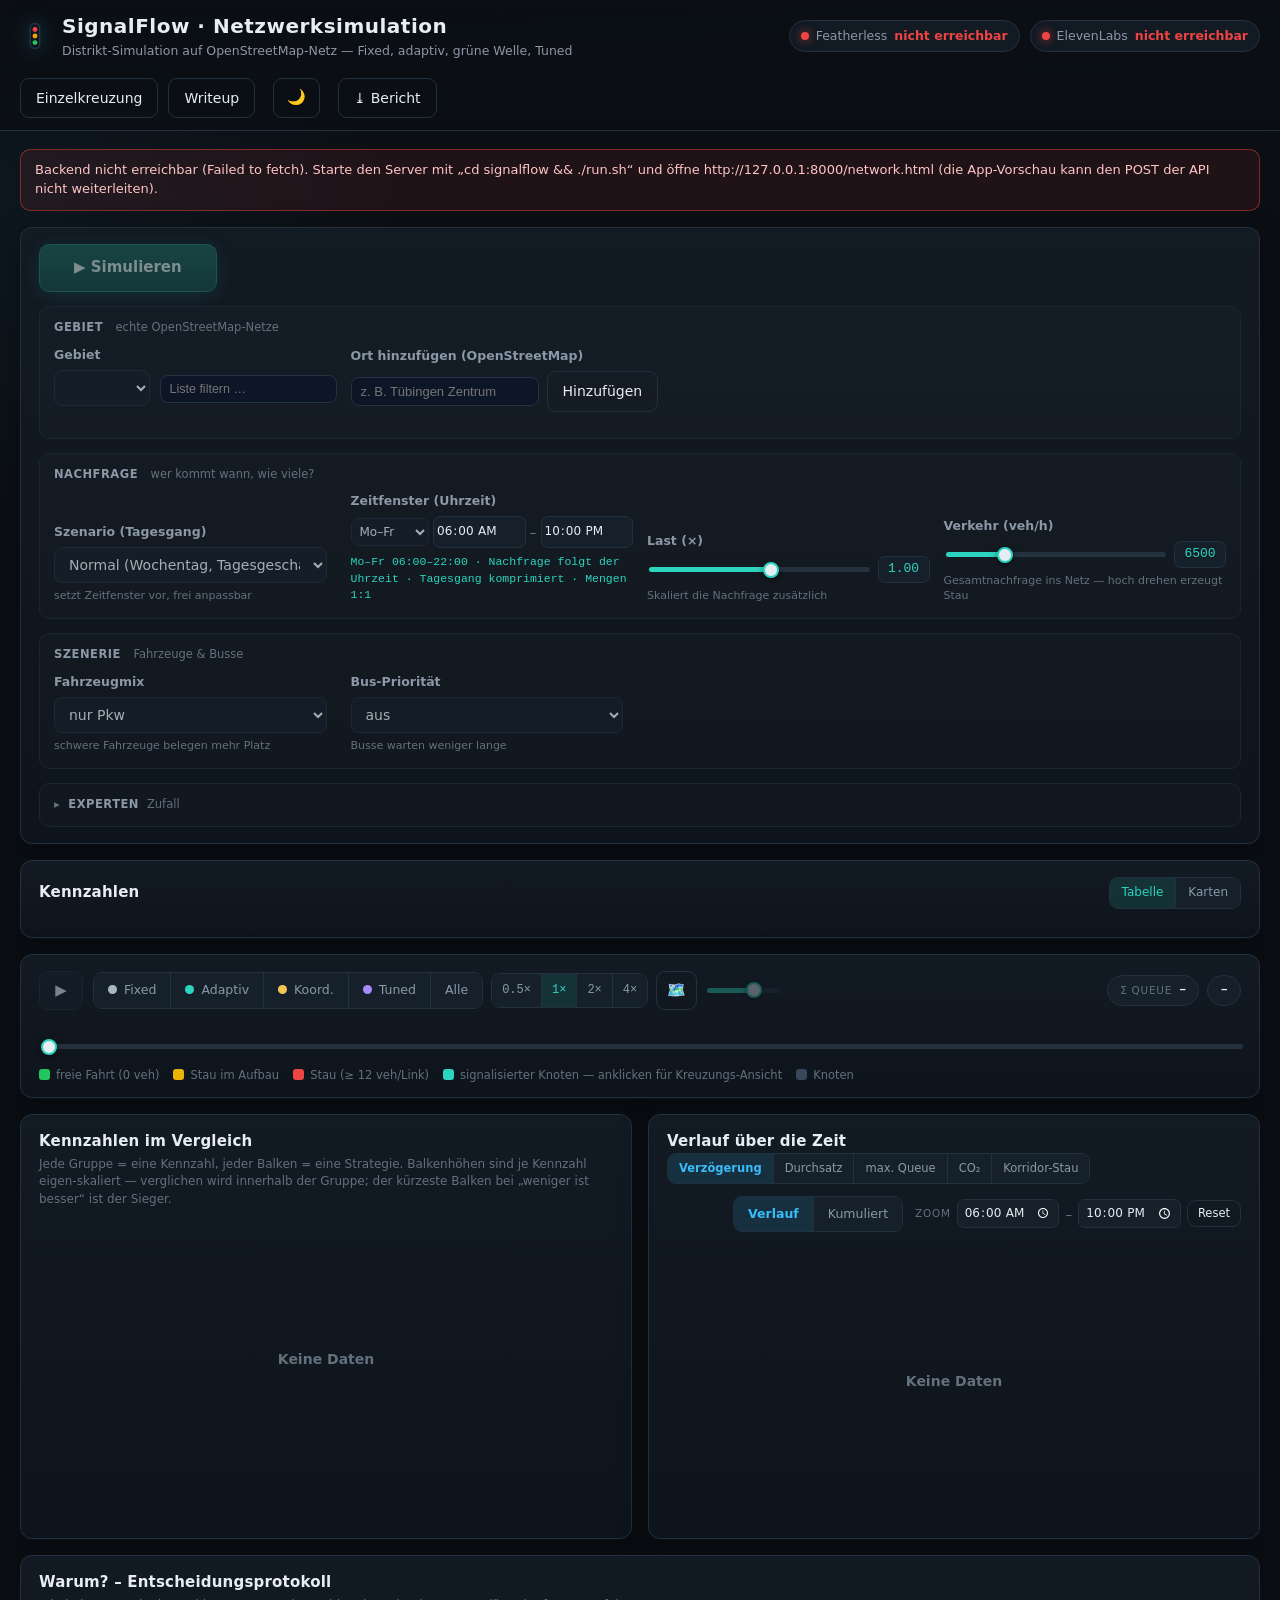
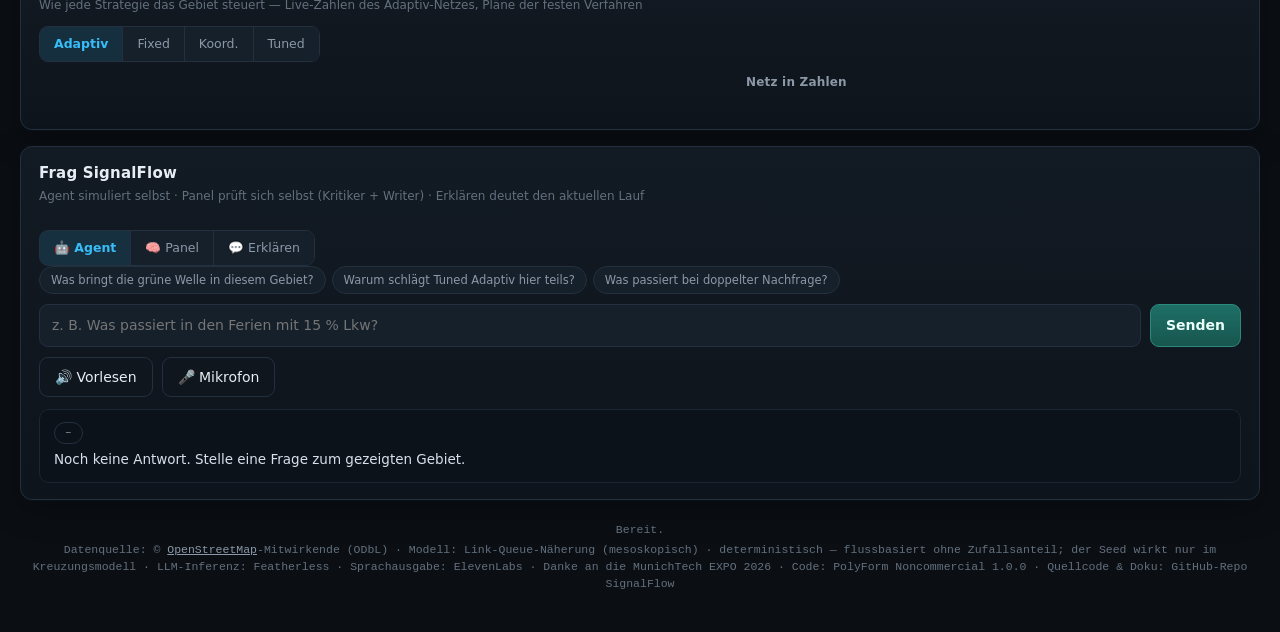
==== commit 872503c0: "Netzwerk-Dashboard an die Einzelkreuzung angeglichen - Einstellungen wie die Kreuzung gruppiert: Sim" ====
--- a/web/network.html
+++ b/web/network.html
@@ -46,7 +46,7 @@
     <a class="btn ghost" href="writeup.html">Writeup</a>
   </div>
   <button id="btn-theme" class="btn ghost icon" type="button" title="Farbschema wechseln">🌙</button>
-  <button id="btn-export" class="btn ghost" type="button" title="Netzwerkkarte als PNG">⤓ Bild</button>
+  <button id="btn-export" class="btn ghost" type="button" title="PDF-Bericht der aktuellen Netzwerk-Simulation (Randbedingungen, Kennzahlen, Strategien, Karte)">⤓ Bericht</button>
  </div>
 </header>
 
@@ -60,100 +60,122 @@
   <div class="dash net">
   <div class="dash-main">
 
-  <!-- ======================= GEBIET + STEUERLEISTE ======================= -->
-  <section class="panel" aria-label="Simulationsparameter">
-    <div class="region-row">
-      <div class="control region-control">
-        <label for="ctl-region">Gebiet</label>
-        <select id="ctl-region" aria-label="Region"></select>
-        <input id="region-filter" type="text" placeholder="Liste filtern …" aria-label="Gebiete filtern" title="Filtert die Gebietsliste — nützlich, sobald per „Ort hinzufügen“ mehr Einträge entstehen" />
-      </div>
-      <div class="control add-region">
-        <label for="add-place">Ort hinzufügen (OpenStreetMap)</label>
-        <div class="add-row">
-          <input id="add-place" type="text" placeholder="z. B. Tübingen Zentrum" />
-          <button id="btn-add-region" class="btn ghost" type="button">Hinzufügen</button>
-        </div>
-        <span id="add-status" class="run-hint"></span>
+  <!-- ======================= CONTROL BAR ======================= -->
+  <!-- Gleiche Struktur wie die Einzelkreuzung: prominenter Simulieren-Button
+       oben, darunter gruppierte Einstellungen (Gebiet / Nachfrage / Szenerie /
+       Experten) mit Einzeiler-Erklärungen. -->
+  <section class="panel controls" aria-label="Simulationsparameter">
+    <div class="sim-row">
+      <button id="btn-run" class="btn primary sim-run" type="button" title="Simulation mit den gewählten Einstellungen neu rechnen">
+        <span class="btn-label">▶ Simulieren</span>
+      </button>
+      <span id="run-hint" class="run-hint hidden"></span>
+    </div>
+
+    <div class="ctl-group">
+      <h3>Gebiet <span class="grp-sub">echte OpenStreetMap-Netze</span></h3>
+      <div class="ctl-grid ctl-grid-region">
+        <div class="control region-control">
+          <label for="ctl-region">Gebiet</label>
+          <select id="ctl-region" aria-label="Region"></select>
+          <input id="region-filter" type="text" placeholder="Liste filtern …" aria-label="Gebiete filtern" title="Filtert die Gebietsliste — nützlich, sobald per „Ort hinzufügen“ mehr Einträge entstehen" />
+          <span id="region-filter-hint" class="desc"></span>
+        </div>
+        <div class="control add-region">
+          <label for="add-place">Ort hinzufügen (OpenStreetMap)</label>
+          <div class="add-row">
+            <input id="add-place" type="text" placeholder="z. B. Tübingen Zentrum" />
+            <button id="btn-add-region" class="btn ghost" type="button">Hinzufügen</button>
+          </div>
+          <span id="add-status" class="run-hint"></span>
+        </div>
       </div>
       <div class="net-stats" id="net-stats" aria-live="polite"></div>
     </div>
 
-    <div class="net-controls">
-      <div class="control">
-        <label for="ctl-scenario" title="Tagestyp: legt die Form des Tagesgangs fest und setzt ein passendes Zeitfenster vor">Szenario (Tagesgang)</label>
-        <select id="ctl-scenario">
-          <option value="normal">Normal (Wochentag, Tagesgeschäft)</option>
-          <option value="berufsverkehr">Berufsverkehr (Mo–Fr, 2 Spitzen)</option>
-          <option value="ferien">Ferien (flau, keine Spitze)</option>
-          <option value="freizeit">Wochenende (Mittagshügel)</option>
-        </select>
-        <span class="desc">setzt Zeitfenster vor, frei anpassbar</span>
-      </div>
-
-      <div class="control time-control">
-        <label for="ctl-time-from" title="Simulierter Zeitraum: die Nachfrage folgt der echten Uhrzeit. Längere Zeiträume werden auf die Simulationsdauer komprimiert — nur die Uhr läuft schneller, die Verkehrsmengen bleiben unverzerrt. 5 min Aufwärmen vor Start.">Zeitfenster (Uhrzeit)</label>
-        <div class="time-row">
-          <select id="ctl-dow" aria-label="Wochentag">
-            <option value="wd">Mo–Fr</option>
-            <option value="sa">Sa</option>
-            <option value="so">So</option>
+    <div class="ctl-group">
+      <h3>Nachfrage <span class="grp-sub">wer kommt wann, wie viele?</span></h3>
+      <div class="ctl-grid">
+        <div class="control">
+          <label for="ctl-scenario" title="Tagestyp: legt die Form des Tagesgangs fest und setzt ein passendes Zeitfenster vor">Szenario (Tagesgang)</label>
+          <select id="ctl-scenario">
+            <option value="normal">Normal (Wochentag, Tagesgeschäft)</option>
+            <option value="berufsverkehr">Berufsverkehr (Mo–Fr, 2 Spitzen)</option>
+            <option value="ferien">Ferien (flau, keine Spitze)</option>
+            <option value="freizeit">Wochenende (Mittagshügel)</option>
           </select>
-          <input id="ctl-time-from" type="time" value="07:00" aria-label="von" />
-          <span class="time-sep">–</span>
-          <input id="ctl-time-to" type="time" value="18:00" aria-label="bis" />
-        </div>
-        <span id="time-hint" class="time-hint"></span>
-      </div>
-
-      <div class="control">
-        <label for="ctl-load">Last (×)</label>
-        <input id="ctl-load" type="range" min="0.5" max="1.4" step="0.05" value="1.0" />
-        <output id="val-load" for="ctl-load">1.00</output>
-        <span class="desc">Skaliert die Nachfrage zusätzlich</span>
-      </div>
-
-      <div class="control">
-        <label for="ctl-mix">Fahrzeugmix</label>
-        <select id="ctl-mix">
-          <option value="car">nur Pkw</option>
-          <option value="city">Stadt (Pkw/Van/Lkw/Bus)</option>
-          <option value="truck">Lkw-lastig</option>
-        </select>
-        <span class="desc">schwere Fahrzeuge belegen mehr Platz</span>
-      </div>
-
-      <div class="control">
-        <label for="ctl-tsp" title="Bus-Korridor-Priorität">Bus-Priorität</label>
-        <select id="ctl-tsp">
-          <option value="off">aus</option>
-          <option value="on">an (TSP)</option>
-        </select>
-        <span class="desc">Busse warten weniger lange</span>
-      </div>
-
-      <div class="control">
-        <label for="ctl-seed" title="Wirkt aktuell nur im Kreuzungsmodell — das Gebietsmodell ist flussbasiert und vollständig deterministisch (gleiche Parameter → gleiche Ergebnisse)">Seed</label>
-        <input id="ctl-seed" type="range" min="1" max="999" step="1" value="42" />
-        <output id="val-seed" for="ctl-seed">42</output>
-        <span class="desc">ohne Wirkung (deterministisch)</span>
-      </div>
-
-      <div class="control">
-        <label for="ctl-vph">Verkehr (veh/h)</label>
-        <input id="ctl-vph" type="range" min="2000" max="12000" step="250" value="6500" />
-        <output id="val-vph" for="ctl-vph">6500</output>
-        <span class="desc">Gesamtnachfrage ins Netz</span>
-      </div>
-    </div>
-
-    <div class="run-row">
-      <button id="btn-run" class="btn primary" type="button"><span class="btn-label">Simulieren</span></button>
-      <span id="run-hint" class="run-hint hidden"></span>
-    </div>
-  </section>
-
-  <!-- ========================== KPIs (2×3) ========================== -->
+          <span class="desc">setzt Zeitfenster vor, frei anpassbar</span>
+        </div>
+
+        <div class="control time-control">
+          <label for="ctl-time-from" title="Simulierter Zeitraum: die Nachfrage folgt der echten Uhrzeit. Längere Zeiträume werden auf die Simulationsdauer komprimiert — nur die Uhr läuft schneller, die Verkehrsmengen bleiben unverzerrt. 5 min Aufwärmen vor Start.">Zeitfenster (Uhrzeit)</label>
+          <div class="time-row">
+            <select id="ctl-dow" aria-label="Wochentag">
+              <option value="wd">Mo–Fr</option>
+              <option value="sa">Sa</option>
+              <option value="so">So</option>
+            </select>
+            <input id="ctl-time-from" type="time" value="07:00" aria-label="von" />
+            <span class="time-sep">–</span>
+            <input id="ctl-time-to" type="time" value="18:00" aria-label="bis" />
+          </div>
+          <span id="time-hint" class="time-hint"></span>
+        </div>
+
+        <div class="control">
+          <label for="ctl-load">Last (×)</label>
+          <input id="ctl-load" type="range" min="0.5" max="1.4" step="0.05" value="1.0" />
+          <output id="val-load" for="ctl-load">1.00</output>
+          <span class="desc">Skaliert die Nachfrage zusätzlich</span>
+        </div>
+
+        <div class="control">
+          <label for="ctl-vph">Verkehr (veh/h)</label>
+          <input id="ctl-vph" type="range" min="2000" max="20000" step="250" value="6500" />
+          <output id="val-vph" for="ctl-vph">6500</output>
+          <span class="desc">Gesamtnachfrage ins Netz — hoch drehen erzeugt Stau</span>
+        </div>
+      </div>
+    </div>
+
+    <div class="ctl-group">
+      <h3>Szenerie <span class="grp-sub">Fahrzeuge &amp; Busse</span></h3>
+      <div class="ctl-grid">
+        <div class="control">
+          <label for="ctl-mix">Fahrzeugmix</label>
+          <select id="ctl-mix">
+            <option value="car">nur Pkw</option>
+            <option value="city">Stadt (Pkw/Van/Lkw/Bus)</option>
+            <option value="truck">Lkw-lastig</option>
+          </select>
+          <span class="desc">schwere Fahrzeuge belegen mehr Platz</span>
+        </div>
+
+        <div class="control">
+          <label for="ctl-tsp" title="Bus-Korridor-Priorität">Bus-Priorität</label>
+          <select id="ctl-tsp">
+            <option value="off">aus</option>
+            <option value="on">an (TSP)</option>
+          </select>
+          <span class="desc">Busse warten weniger lange</span>
+        </div>
+      </div>
+    </div>
+
+    <details class="ctl-group expert">
+      <summary>Experten <span class="grp-sub">Zufall</span></summary>
+      <div class="ctl-grid">
+        <div class="control">
+          <label for="ctl-seed" title="Wirkt aktuell nur im Kreuzungsmodell — das Gebietsmodell ist flussbasiert und vollständig deterministisch (gleiche Parameter → gleiche Ergebnisse)">Seed</label>
+          <input id="ctl-seed" type="range" min="1" max="999" step="1" value="42" />
+          <output id="val-seed" for="ctl-seed">42</output>
+          <span class="desc">ohne Wirkung (deterministisch)</span>
+        </div>
+      </div>
+    </details>
+  </section>
+
+  <!-- ========================== KPIs ========================== -->
   <section class="panel kpi-panel" aria-label="Kennzahlen">
     <div class="kpi-head">
       <h2>Kennzahlen</h2>
@@ -173,36 +195,38 @@
     <div class="viewer-bar">
       <div class="transport">
         <button id="btn-play" class="btn icon" type="button" title="Play/Pause">▶</button>
+
+        <div class="modes policy-modes" role="group" aria-label="Strategien ein- und ausblenden">
+          <button class="mode-btn pol-btn" data-pol="fixed" type="button"
+                  title="Fixed-Time: fester Signalplan, reagiert nicht auf Verkehr"><i class="pdot" style="background:#aab6c4"></i>Fixed</button>
+          <button class="mode-btn pol-btn" data-pol="adaptive" type="button"
+                  title="Adaptiv: Grünzeiten folgen dem gemessenen Verkehr (Detektor-Proxy)"><i class="pdot" style="background:#2dd4bf"></i>Adaptiv</button>
+          <button class="mode-btn pol-btn" data-pol="coordinated" type="button"
+                  title="Koord. (grüne Welle): gemeinsamer Korridor-Takt + Versatz-Offsets, Restnetz adaptiv"><i class="pdot" style="background:#f5c451"></i>Koord.</button>
+          <button class="mode-btn pol-btn" data-pol="tuned" type="button"
+                  title="Tuned: fester Plan aus Detektor-Zählungen (OD-Schätzung) — animiert die Zähl-basierte Variante aus der KPI-Tabelle"><i class="pdot" style="background:#a78bfa"></i>Tuned</button>
+          <button class="mode-btn pol-btn all" data-pol="all" type="button" title="Alle animierbaren Strategien anzeigen">Alle</button>
+        </div>
+
         <div class="speeds" role="group" aria-label="Geschwindigkeit">
           <button class="speed-btn" data-speed="0.5" type="button">0.5×</button>
           <button class="speed-btn active" data-speed="1" type="button">1×</button>
           <button class="speed-btn" data-speed="2" type="button">2×</button>
           <button class="speed-btn" data-speed="4" type="button">4×</button>
         </div>
-      </div>
-
-      <div class="modes" role="group" aria-label="Controller-Ansicht">
-        <button class="mode-btn" data-mode="fixed" type="button">Fixed</button>
-        <button class="mode-btn" data-mode="adaptive" type="button">Adaptive</button>
-        <button class="mode-btn" data-mode="coordinated" type="button" title="Grüne Welle: gemeinsamer Zyklus + Versatz-Offsets — die dritte animierbare Strategie (Tuned liefert nur Kennzahlen, keine Animation)">Koord.</button>
-        <button class="mode-btn active" data-mode="both" type="button">Beide</button>
+
+        <button id="btn-osm" class="btn ghost icon" type="button" title="Echte OSM-Karte halbtransparent unter das Netz legen (© OpenStreetMap-Mitwirkende; braucht Internet — offline bleibt die Karte dunkel)">🗺️</button>
+        <input id="osm-opacity" type="range" min="10" max="100" step="5" value="70" title="Deckkraft der OSM-Karte" aria-label="Deckkraft der OSM-Karte" />
       </div>
 
       <div class="readouts">
-        <span class="pill" title="Summe aller Warteschlangen im Netz (wartende Fahrzeuge) — nicht die Zahl aller Fahrzeuge; im Modus „Beide“ wird Adaptive gezeigt"><span class="k">Netzlast</span> <b id="playhead-q" class="mono">–</b></span>
+        <span class="pill" title="Summe aller Warteschlangen im Netz über die sichtbaren Strategien (wartende Fahrzeuge, nicht die Zahl aller Fahrzeuge)"><span class="k">Σ Queue</span> <b id="playhead-q" class="mono">–</b></span>
         <span class="pill mono" title="Uhrzeit im simulierten Zeitfenster"><b id="playhead-clock">–</b></span>
       </div>
     </div>
 
-    <div class="canvas-wrap" id="canvas-wrap">
-      <div class="canvas-cell" id="cell-main">
-        <div class="canvas-title" id="cell-main-title">Adaptive</div>
-        <canvas id="canvas-main"></canvas>
-      </div>
-      <div class="canvas-cell" id="cell-alt">
-        <div class="canvas-title" id="cell-alt-title">Fixed</div>
-        <canvas id="canvas-alt"></canvas>
-      </div>
+    <div class="canvas-wrap" id="canvas-wrap" data-n="0">
+      <!-- Canvas-Zellen je sichtbarer Strategie erzeugt network.js -->
     </div>
 
     <div class="scrubber">
@@ -213,24 +237,66 @@
       <span><i class="sw" style="background:#22c55e"></i>freie Fahrt (0 veh)</span>
       <span><i class="sw" style="background:#eab308"></i>Stau im Aufbau</span>
       <span><i class="sw" style="background:#ef4444"></i>Stau (≥ 12 veh/Link)</span>
-      <span><i class="sw" style="background:#2dd4bf"></i>signalisierter Knoten</span>
+      <span><i class="sw" style="background:#2dd4bf"></i>signalisierter Knoten — anklicken für Kreuzungs-Ansicht</span>
       <span><i class="sw" style="background:#38475a"></i>Knoten</span>
-      <span><i class="sw" style="background:#64748b"></i>Fixed-Time</span>
-      <span><i class="sw" style="background:#2dd4bf"></i>Adaptiv</span>
     </div>
   </section>
 
   <!-- ========================= CHARTS ========================= -->
-  <section class="net-charts">
+  <section class="charts">
     <div class="panel chart-panel">
-      <h2>Vorher / Nachher</h2>
-      <p class="panel-sub">Verbesserung durch adaptive Steuerung (Δ % gegenüber Fixed-Time, positiv = besser)</p>
+      <h2>Kennzahlen im Vergleich</h2>
+      <p class="panel-sub">Jede Gruppe = eine Kennzahl, jeder Balken = eine Strategie. Balkenhöhen sind je Kennzahl eigen-skaliert — verglichen wird innerhalb der Gruppe; der kürzeste Balken bei „weniger ist besser“ ist der Sieger.</p>
       <canvas id="chart-bars"></canvas>
     </div>
     <div class="panel chart-panel">
-      <h2>Netzlast über die Zeit</h2>
-      <p class="panel-sub">Summe der Warteschlangen über der Uhrzeit (veh) · Fixed, Adaptiv, Koord.</p>
-      <canvas id="chart-load"></canvas>
+      <h2>Verlauf über die Zeit</h2>
+      <div class="chart-tools">
+        <div class="modes chart-metrics" role="group" aria-label="Kennzahl">
+          <button class="mode-btn met-btn active" data-met="delay" type="button" title="Verzögerung: Verlauf = wartende Fahrzeuge im Netz (Rate), kumuliert = Summe (veh·s)">Verzögerung</button>
+          <button class="mode-btn met-btn" data-met="throughput" type="button" title="Durchsatz: Verlauf = momentaner Fz/h, kumuliert = Ø bis Zeitpunkt t">Durchsatz</button>
+          <button class="mode-btn met-btn" data-met="maxq" type="button" title="Längste Warteschlange eines Links je Zeitpunkt bzw. Rekord bis t">max. Queue</button>
+          <button class="mode-btn met-btn" data-met="co2" type="button" title="CO₂-Proxy aus Leerlauf: Verlauf je Frame, kumuliert in Gramm">CO₂</button>
+          <button class="mode-btn met-btn" data-met="corr" type="button" title="Korridor-Stau: wartende Fahrzeuge auf dem Referenz-Korridor der grünen Welle — Verlauf je Frame, kumuliert in veh·s">Korridor-Stau</button>
+        </div>
+        <div class="modes chart-mode" role="group" aria-label="Modus">
+          <button class="mode-btn cmode-btn active" data-cmode="abs" type="button" title="Wert zum jeweiligen Zeitpunkt">Verlauf</button>
+          <button class="mode-btn cmode-btn" data-cmode="cum" type="button" title="Aufsummiert bis zum jeweiligen Zeitpunkt">Kumuliert</button>
+        </div>
+        <div class="zoom-row">
+          <span class="k">Zoom</span>
+          <input id="zoom-from" type="time" value="06:00" aria-label="von" />
+          <span class="time-sep">–</span>
+          <input id="zoom-to" type="time" value="22:00" aria-label="bis" />
+          <button id="zoom-reset" class="btn ghost" type="button" title="ganzes Zeitfenster">Reset</button>
+        </div>
+      </div>
+      <canvas id="chart-delay"></canvas>
+    </div>
+  </section>
+
+  <!-- ====================== DECISIONS ====================== -->
+  <section class="panel decisions">
+    <h2>Warum? – Entscheidungsprotokoll</h2>
+    <p class="panel-sub">Wie jede Strategie das Gebiet steuert — Live-Zahlen des Adaptiv-Netzes, Pläne der festen Verfahren</p>
+    <div class="modes dec-tabs" role="group" aria-label="Strategie-Protokoll">
+      <button class="mode-btn dec-tab active" data-dec="adaptive" type="button">Adaptiv</button>
+      <button class="mode-btn dec-tab" data-dec="fixed" type="button">Fixed</button>
+      <button class="mode-btn dec-tab" data-dec="coordinated" type="button">Koord.</button>
+      <button class="mode-btn dec-tab" data-dec="tuned" type="button">Tuned</button>
+    </div>
+    <div class="decisions-body">
+      <div id="dec-adaptive" class="dec-view">
+        <div class="dec-list-col">
+          <div id="hotspot-legend" class="decision-legend"></div>
+          <ul class="decision-list" id="hotspots-list"></ul>
+        </div>
+        <div class="pressure-box">
+          <h3>Netz in Zahlen</h3>
+          <div id="adaptive-stats" class="adaptive-stats"></div>
+        </div>
+      </div>
+      <div id="dec-plan" class="plan-box" hidden></div>
     </div>
   </section>
   </div><!-- /.dash-main -->
@@ -288,6 +354,7 @@
 </aside>
 
 <script src="ask.js"></script>
+<script src="report.js"></script>
 <script src="network.js"></script>
 </body>
 </html>
--- a/web/network.css
+++ b/web/network.css
@@ -9,10 +9,14 @@
 .topbar .nav{ display:flex; align-items:center; gap:10px; }
 .topbar .nav a.btn{ text-decoration:none; }
 
-/* ------------- KPIs (2×3) innerhalb der .dash-Spalte -------------------- */
+/* ------------- KPIs (1×6) innerhalb der .dash-Spalte -------------------- */
 /* Grid + sticky Chat-Spalte kommen aus styles.css (.dash/.dash-main/.dash-side);
-   hier nur der Netzwerk-Kniff: 6 Karten als 2×3 statt 5 in einer Reihe. */
-.dash.net .kpi-grid{ grid-template-columns:repeat(3, 1fr); }
+   hier nur der Netzwerk-Kniff: alle 6 Karten in einer Reihe wie die
+   5er-Reihe der Einzelkreuzung. */
+.dash.net .kpi-grid{ grid-template-columns:repeat(6, 1fr); }
+@media (max-width:1400px){
+  .dash.net .kpi-grid{ grid-template-columns:repeat(3, 1fr); }
+}
 @media (max-width:720px){
   .dash.net .kpi-grid{ grid-template-columns:repeat(2, 1fr); }
 }
@@ -45,31 +49,13 @@
 .add-row{ display:flex; gap:8px; align-items:center; }
 .add-row input{ flex:1 1 160px; min-width:120px; padding:6px 9px; border-radius:8px;
   border:1px solid #243244; background:#0d1626; color:var(--ink,#e2e8f0); font-size:13px; }
-.add-region .run-hint{ display:block; margin-top:6px; }
-.run-hint{ font-size:12.5px; color:#f5c451; margin-left:10px; align-self:center; }
-.btn.dirty{ box-shadow:0 0 0 2px rgba(245,196,81,.55); }
-.kpi .row.coordinated b{ color:#f5c451; }
-.kpi .row.coordinated .dlt{ color:#f5c451; }
-/* "Welle"-Badges: gestrichelter Rand als Marker — die Ampelfarbe
-   (grün/orange/rot) bleibt erhalten und ist konsistent zu allen anderen Deltas */
-.delta.coordinated{ border-style:dashed; border-color:rgba(245,196,81,.55); }
-.delta.coordinated.good{ color:var(--good); border-color:rgba(34,197,94,.4); }
-.delta.coordinated.mid{ color:var(--yellow); }
-.delta.coordinated.bad{ color:var(--bad); border-color:rgba(239,68,68,.4); }
-.kpi .row.tuned-est b{ color:#a78bfa; }
-.kpi .row.tuned-est .dlt{ color:#a78bfa; }
+.add-region .run-hint{ display:block; margin-top:6px; margin-left:0; }
+.run-hint{ font-size:12.5px; color:#f5c451; }
 .kpi .tag[title]{ cursor:help; }
-.region-row{
-  display:flex; flex-wrap:wrap; gap:16px 20px; align-items:flex-end;
-  margin-bottom:16px;
-}
-.region-control{ flex:1 1 320px; min-width:240px; }
 #region-filter{
-  grid-column:1 / -1; margin-top:2px; padding:6px 9px; border-radius:8px;
+  margin-top:2px; padding:6px 9px; border-radius:8px;
   border:1px solid #243244; background:#0d1626; color:var(--ink,#e2e8f0); font-size:12.5px;
 }
-
-.net-stats{ display:flex; flex-wrap:wrap; gap:8px; align-items:flex-end; flex:2 1 360px; }
 .stat{
   display:inline-flex; align-items:baseline; gap:7px;
   background:var(--panel-2); border:1px solid var(--line); border-radius:999px;
@@ -80,30 +66,61 @@
 .stat.accent b{ color:var(--accent); }
 
 /* ------------------------------ Steuerung ------------------------------ */
-.net-controls{
-  display:grid; grid-template-columns:repeat(auto-fit, minmax(165px, 1fr));
-  gap:16px 18px; align-items:end;
+/* Einstellungen wie auf der Einzelkreuzung gruppiert (.ctl-group aus
+   styles.css); hier nur die Netzwerk-Besonderheiten. */
+.ctl-grid-region{ grid-template-columns:repeat(2, minmax(240px, 1fr)); }
+.dash.net .ctl-group .ctl-grid{ grid-template-columns:repeat(4, minmax(150px, 1fr)); }
+/* Zeitfenster: eine Spalte, kompakt — die Zeit-Elemente passen in eine Reihe */
+.dash.net .ctl-group .ctl-grid .control{ min-width:0; }
+.dash.net .ctl-group .ctl-grid .control select{ width:100%; max-width:100%; }
+.dash.net .time-row{ flex-wrap:nowrap; gap:4px; }
+.dash.net .time-row select{
+  padding:5px 4px; font-size:12px; min-width:0; flex:1 1 70px; width:auto;
 }
-/* Zeitfenster braucht Platz: 2 Spalten, eine Zeile, kein Umbrechen */
-.net-controls .control{ min-width:0; }
-.net-controls .control select{ width:100%; max-width:100%; }
-.net-controls .control.time-control{ grid-column: span 2; }
-.net-controls .time-row{ flex-wrap:nowrap; }
-.run-row{ display:flex; align-items:center; gap:12px; flex-wrap:wrap; margin-top:16px; }
-.run-hint{ color:var(--faint); font-size:12px; }
+.dash.net .time-row input[type=time]{
+  padding:5px 2px; font-size:12px; flex:1 1 84px; min-width:84px; width:auto;
+}
 #btn-run.busy .btn-label::after{ content:" …"; }
+#btn-run.sim-run.dirty{ box-shadow:0 0 0 2px rgba(245,196,81,.55), 0 4px 18px rgba(245,196,81,.25); }
+/* Status-Zeile unter der Gebiets-Gruppe */
+.net-stats{ display:flex; flex-wrap:wrap; gap:8px; margin-top:12px; }
+
 
 /* --------------------------- Karten-Canvas ----------------------------- */
 .viewer .canvas-cell{ aspect-ratio:16 / 11; }
 .canvas-cell canvas{ image-rendering:auto; }
 
+/* -------------------- Entscheidungsprotokoll: Hotspots ----------------- */
+/* Viewer-Zeile: alles in einer Reihe — der Deckkraft-Slider darf eng werden,
+   statt umzubrechen; die Readouts rechts bleiben stehen */
+.transport #osm-opacity{ width:74px; flex:0 1 74px; min-width:56px; }
+.transport .speeds{ margin-left:0; }
+.transport #btn-osm{ padding:8px 10px; min-width:40px; }
+#osm-opacity:disabled{ opacity:.35; }
+/* enges Fenster (~1400–1560 px, Chat-Spalte noch rechts): etwas Luft schaffen */
+@media (max-width:1560px) and (min-width:1401px){
+  .viewer .policy-modes .mode-btn{ padding:8px 10px; font-size:12px; }
+  .transport #osm-opacity{ width:56px; flex-basis:56px; }
+  .readouts .pill{ padding:5px 9px; }
+}
+/* Notfall: statt abzuschneiden umzubrechen */
+.viewer-bar{ flex-wrap:wrap; row-gap:8px; }
+.decision-legend .lg.lead{ font-weight:600; color:var(--txt); }
+/* Top-Stau-Liste: Druck-Balken (wie die Drucktabelle, aber in Listenzeilen) */
+.decision-item .bar{
+  display:inline-block; height:8px; border-radius:4px; vertical-align:middle;
+  background:linear-gradient(90deg, rgba(45,212,191,.45), var(--accent));
+}
+.decision-item .why .avg{ margin-left:8px; }
+.decision-item .cat.cat-hot{
+  color:var(--accent-2); border-color:rgba(56,189,248,.4);
+}
+
 /* ------------------------------ Charts --------------------------------- */
-.net-charts{ display:grid; grid-template-columns:1fr 1fr; gap:16px; }
-@media (max-width:1000px){ .net-charts{ grid-template-columns:1fr; } }
+@media (max-width:1000px){ .charts{ grid-template-columns:1fr; } }
 
 /* ------------------------------- Footer -------------------------------- */
 .foot .foot-note{ display:block; margin-top:4px; color:var(--faint); }
 @media (max-width:720px){
-  .region-row{ flex-direction:column; align-items:stretch; }
   .net-stats{ justify-content:flex-start; }
 }
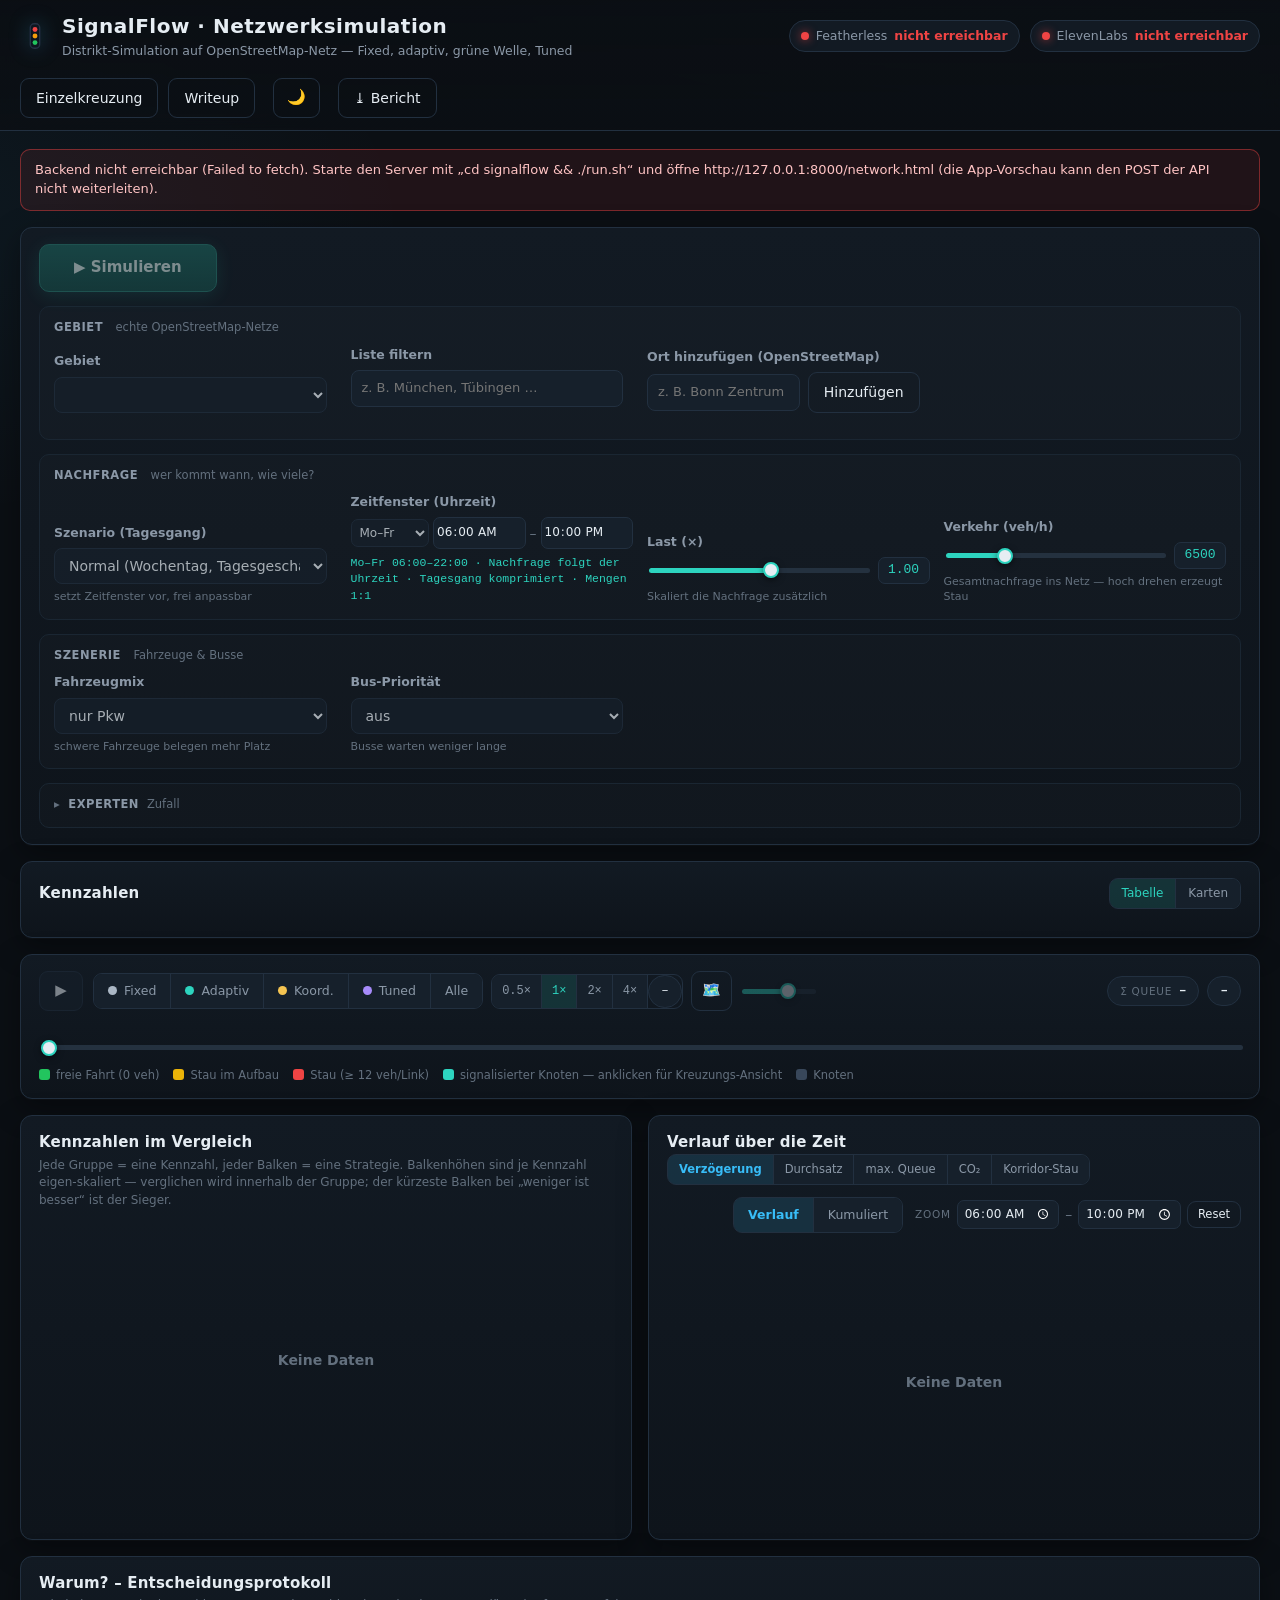
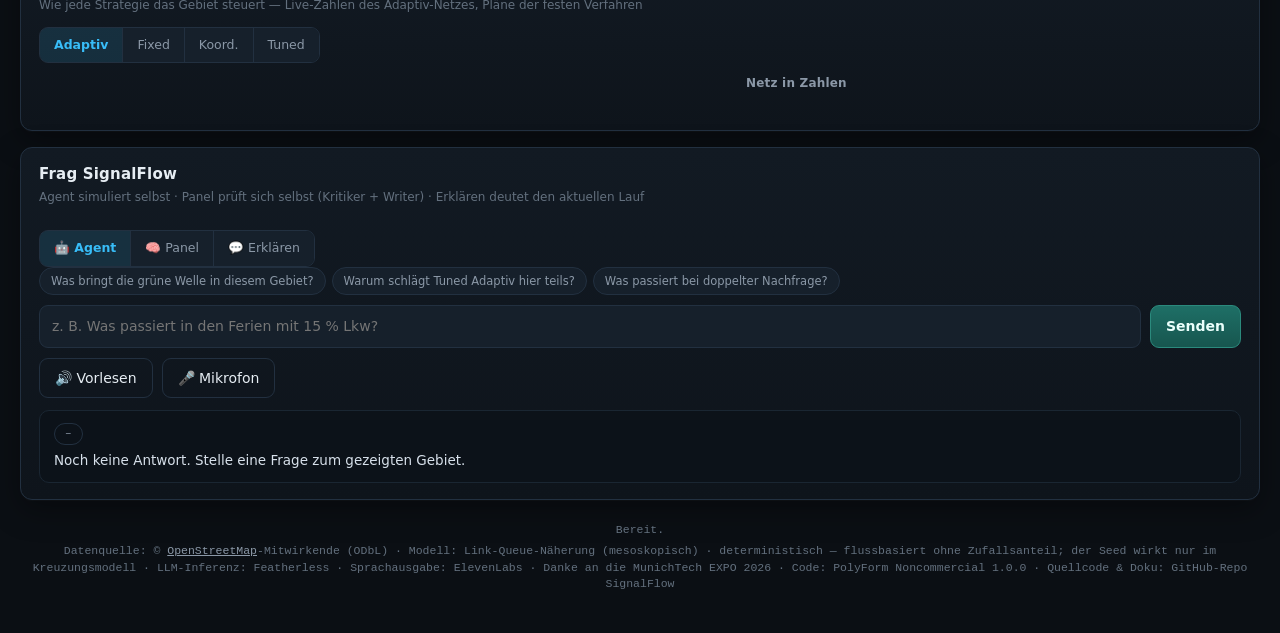
==== commit 0e5ff719: "Writeup-Architektur fuer die Jury + Hell/Dunkel ueberall + Demo-Schutz - WRITEUP (DE/EN): neue Sekti" ====
--- a/web/network.html
+++ b/web/network.html
@@ -75,16 +75,19 @@
     <div class="ctl-group">
       <h3>Gebiet <span class="grp-sub">echte OpenStreetMap-Netze</span></h3>
       <div class="ctl-grid ctl-grid-region">
-        <div class="control region-control">
+        <div class="control">
           <label for="ctl-region">Gebiet</label>
           <select id="ctl-region" aria-label="Region"></select>
-          <input id="region-filter" type="text" placeholder="Liste filtern …" aria-label="Gebiete filtern" title="Filtert die Gebietsliste — nützlich, sobald per „Ort hinzufügen“ mehr Einträge entstehen" />
+        </div>
+        <div class="control">
+          <label for="region-filter">Liste filtern</label>
+          <input id="region-filter" type="text" placeholder="z. B. München, Tübingen …" aria-label="Gebiete filtern" title="Filtert die Gebietsliste — nützlich, sobald per „Ort hinzufügen“ mehr Einträge entstehen" />
           <span id="region-filter-hint" class="desc"></span>
         </div>
         <div class="control add-region">
           <label for="add-place">Ort hinzufügen (OpenStreetMap)</label>
           <div class="add-row">
-            <input id="add-place" type="text" placeholder="z. B. Tübingen Zentrum" />
+            <input id="add-place" type="text" placeholder="z. B. Bonn Zentrum" />
             <button id="btn-add-region" class="btn ghost" type="button">Hinzufügen</button>
           </div>
           <span id="add-status" class="run-hint"></span>
@@ -213,6 +216,7 @@
           <button class="speed-btn active" data-speed="1" type="button">1×</button>
           <button class="speed-btn" data-speed="2" type="button">2×</button>
           <button class="speed-btn" data-speed="4" type="button">4×</button>
+          <span id="speed-readout" class="pill mono" title="Wiedergabetempo">–</span>
         </div>
 
         <button id="btn-osm" class="btn ghost icon" type="button" title="Echte OSM-Karte halbtransparent unter das Netz legen (© OpenStreetMap-Mitwirkende; braucht Internet — offline bleibt die Karte dunkel)">🗺️</button>
--- a/web/styles.css
+++ b/web/styles.css
@@ -22,6 +22,7 @@
   --good:      #22c55e;
   --bad:       #ef4444;
   --mono: ui-monospace, SFMono-Regular, "SF Mono", Menlo, Consolas, monospace;
+  --cell-bg: #0a0e13;   /* Canvas-"Monitor" je Theme (Karten/Kreuzungen) */
   --sans: system-ui, -apple-system, "Segoe UI", Roboto, Helvetica, Arial, sans-serif;
   --radius: 12px;
   --shadow: 0 1px 0 rgba(255,255,255,.02), 0 10px 30px rgba(0,0,0,.35);
@@ -51,6 +52,7 @@
   --line:#d3dce7; --line-soft:#e3e9f1;
   --txt:#182430; --muted:#5b6b7d; --faint:#8798aa;
   --accent:#0d9488; --accent-2:#0369a1; --fixed:#64748b;
+  --cell-bg:#f6f4ef;
   --shadow: 0 1px 0 rgba(255,255,255,.6), 0 8px 24px rgba(23,42,64,.10);
   background:
     radial-gradient(1200px 600px at 80% -10%, rgba(13,148,136,.06), transparent 60%),
@@ -368,7 +370,7 @@
 }
 .canvas-cell{
   position:relative; border:1px solid var(--line-soft); border-radius:10px;
-  background:#0a0e13; overflow:hidden; aspect-ratio: 5 / 4;
+  background:var(--cell-bg, #0a0e13); overflow:hidden; aspect-ratio: 5 / 4;
 }
 .canvas-cell canvas{ display:block; width:100%; height:100%; }
 .canvas-title{
--- a/web/network.css
+++ b/web/network.css
@@ -46,16 +46,18 @@
 }
 
 /* --------------------------- Gebiet + Stats ---------------------------- */
+/* Textfelder über Theme-Variablen — im Hell-Modus hell statt dunkel */
+#region-filter, .add-row input{
+  font:inherit; font-size:13px; color:var(--txt); background:var(--panel-2);
+  border:1px solid var(--line); border-radius:8px; padding:8px 10px; outline:none;
+  width:100%; max-width:100%;
+}
+#region-filter:focus, .add-row input:focus{ border-color:var(--accent-2); }
 .add-row{ display:flex; gap:8px; align-items:center; }
-.add-row input{ flex:1 1 160px; min-width:120px; padding:6px 9px; border-radius:8px;
-  border:1px solid #243244; background:#0d1626; color:var(--ink,#e2e8f0); font-size:13px; }
+.add-row input{ flex:1 1 160px; min-width:120px; }
 .add-region .run-hint{ display:block; margin-top:6px; margin-left:0; }
 .run-hint{ font-size:12.5px; color:#f5c451; }
 .kpi .tag[title]{ cursor:help; }
-#region-filter{
-  margin-top:2px; padding:6px 9px; border-radius:8px;
-  border:1px solid #243244; background:#0d1626; color:var(--ink,#e2e8f0); font-size:12.5px;
-}
 .stat{
   display:inline-flex; align-items:baseline; gap:7px;
   background:var(--panel-2); border:1px solid var(--line); border-radius:999px;
@@ -68,7 +70,7 @@
 /* ------------------------------ Steuerung ------------------------------ */
 /* Einstellungen wie auf der Einzelkreuzung gruppiert (.ctl-group aus
    styles.css); hier nur die Netzwerk-Besonderheiten. */
-.ctl-grid-region{ grid-template-columns:repeat(2, minmax(240px, 1fr)); }
+.ctl-grid-region{ grid-template-columns:minmax(170px,1fr) minmax(170px,1fr) minmax(230px,1.4fr); }
 .dash.net .ctl-group .ctl-grid{ grid-template-columns:repeat(4, minmax(150px, 1fr)); }
 /* Zeitfenster: eine Spalte, kompakt — die Zeit-Elemente passen in eine Reihe */
 .dash.net .ctl-group .ctl-grid .control{ min-width:0; }
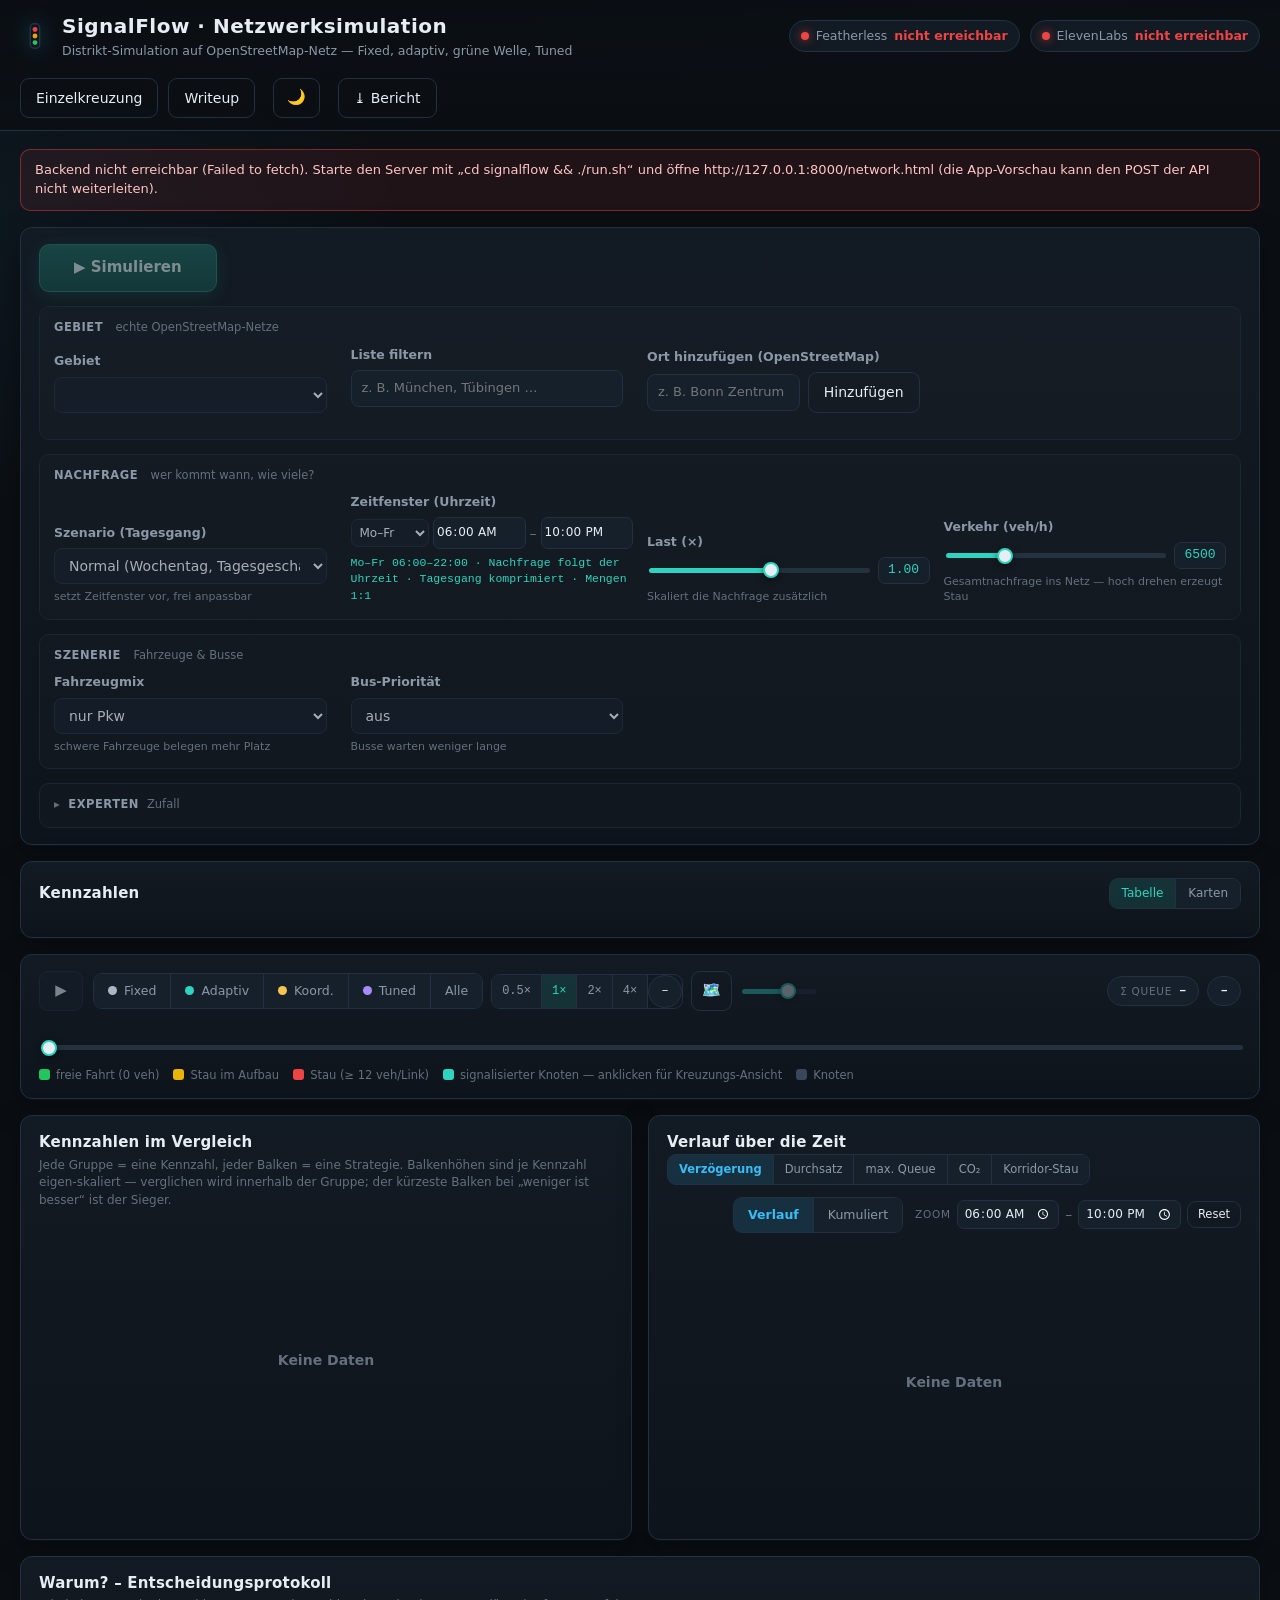
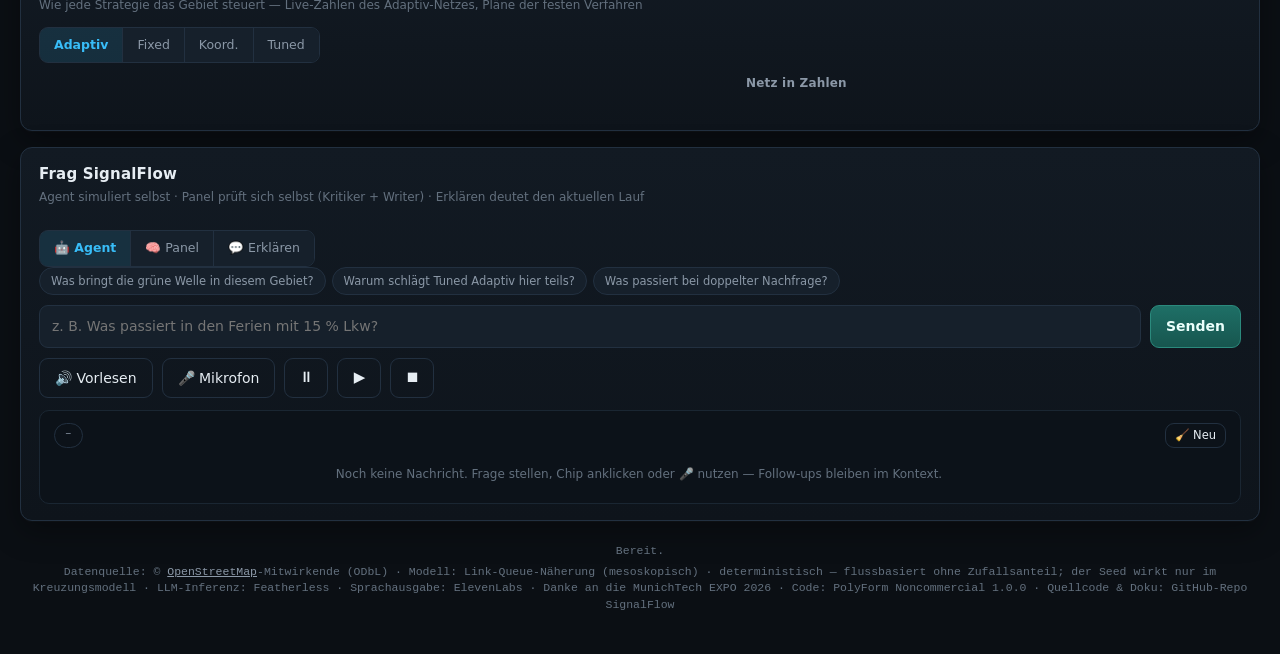
==== commit 703d8fdd: "Live-LLM scharf: .env-Modell-Bugfix, Chat mit Verlauf, Sprachsteuerung - integrations: load_env() VO" ====
--- a/web/network.html
+++ b/web/network.html
@@ -315,12 +315,15 @@
         <button class="mode-btn" id="ask-mode-explain" type="button" title="Erklärt den aktuellen Lauf des gezeigten Gebiets (schnell)">💬 Erklären</button>
       </div>
       <div class="ask-row">
-        <input id="ask-input" type="text" placeholder="z. B. Was bringt adaptiv in diesem Viertel?" />
+        <input id="ask-input" type="text" maxlength="80" placeholder="z. B. Was bringt adaptiv in diesem Viertel?" />
         <button id="ask-send" class="btn primary" type="button">Senden</button>
       </div>
       <div class="ask-actions">
         <button id="ask-speak" class="btn ghost" type="button" title="Antwort vorlesen">🔊 Vorlesen</button>
-        <button id="ask-mic" class="btn ghost" type="button" title="Frage per Mikrofon">🎤 Mikrofon</button>
+        <button id="ask-mic" class="btn ghost" type="button" title="Frage per Mikrofon (nochmals klicken = stoppen)">🎤 Mikrofon</button>
+        <button id="ask-audio-pause" class="btn ghost icon" type="button" title="Vorlesen pausieren">⏸</button>
+        <button id="ask-audio-resume" class="btn ghost icon" type="button" title="Vorlesen fortsetzen">▶</button>
+        <button id="ask-audio-stop" class="btn ghost icon" type="button" title="Vorlesen stoppen">⏹</button>
       </div>
       <details id="ask-steps" class="ask-steps" hidden>
         <summary>Werkzeugspuren des Agenten (<span id="ask-steps-n">0</span>)</summary>
@@ -329,8 +332,9 @@
       <div class="answer-box">
         <div class="answer-head">
           <span class="source-pill" id="ask-source">–</span>
-        </div>
-        <p id="ask-answer" class="answer-text">Noch keine Antwort. Stelle eine Frage zum gezeigten Gebiet.</p>
+          <button id="ask-clear" class="btn ghost" type="button" title="Chatverlauf löschen — neuer Chat">🧹 Neu</button>
+        </div>
+        <div id="ask-chat" class="chat-box"></div>
       </div>
     </section>
   </aside>
--- a/web/styles.css
+++ b/web/styles.css
@@ -516,6 +516,29 @@
 .source-pill.fallback{ color:var(--yellow); border-color:rgba(245,158,11,.4); background:rgba(245,158,11,.08); }
 .answer-text{ margin:0; font-size:13.5px; color:#d7e0ea; white-space:pre-wrap; }
 
+/* Chat: Verlauf mit Follow-up-Kontext (Frage rechts, Antwort links) */
+.chat-box{
+  display:flex; flex-direction:column; gap:8px;
+  max-height:320px; overflow:auto; margin-top:10px; padding-right:2px;
+  scrollbar-width:thin;
+}
+.chat-box::-webkit-scrollbar{ width:6px; }
+.chat-box::-webkit-scrollbar-thumb{ background:var(--line); border-radius:3px; }
+.chat-box .chat-hint{ color:var(--faint); font-size:12px; text-align:center; margin:8px 0; }
+.msg{
+  border:1px solid var(--line-soft); border-radius:10px; padding:8px 11px;
+  font-size:13px; line-height:1.45; white-space:pre-wrap; word-break:break-word;
+}
+.msg.user{
+  background:rgba(56,189,248,.08); border-color:rgba(56,189,248,.35);
+  align-self:flex-end; max-width:85%; color:var(--txt); font-weight:550;
+}
+.msg.bot{ background:#0c1219; align-self:stretch; color:#d7e0ea; }
+body[data-theme="light"] .msg.bot{ background:#f4f7fb; color:var(--txt); }
+.msg.chat-thinking{ color:var(--faint); font-style:italic; }
+.answer-head{ justify-content:space-between; }
+#ask-clear{ font-size:11.5px; padding:3px 9px; }
+
 /* collapsible agent tool trace (above the answer) */
 .ask-mode{ margin:12px 0 0; }
 .ask-steps{ margin-top:12px; border:1px solid var(--line-soft); border-radius:10px;
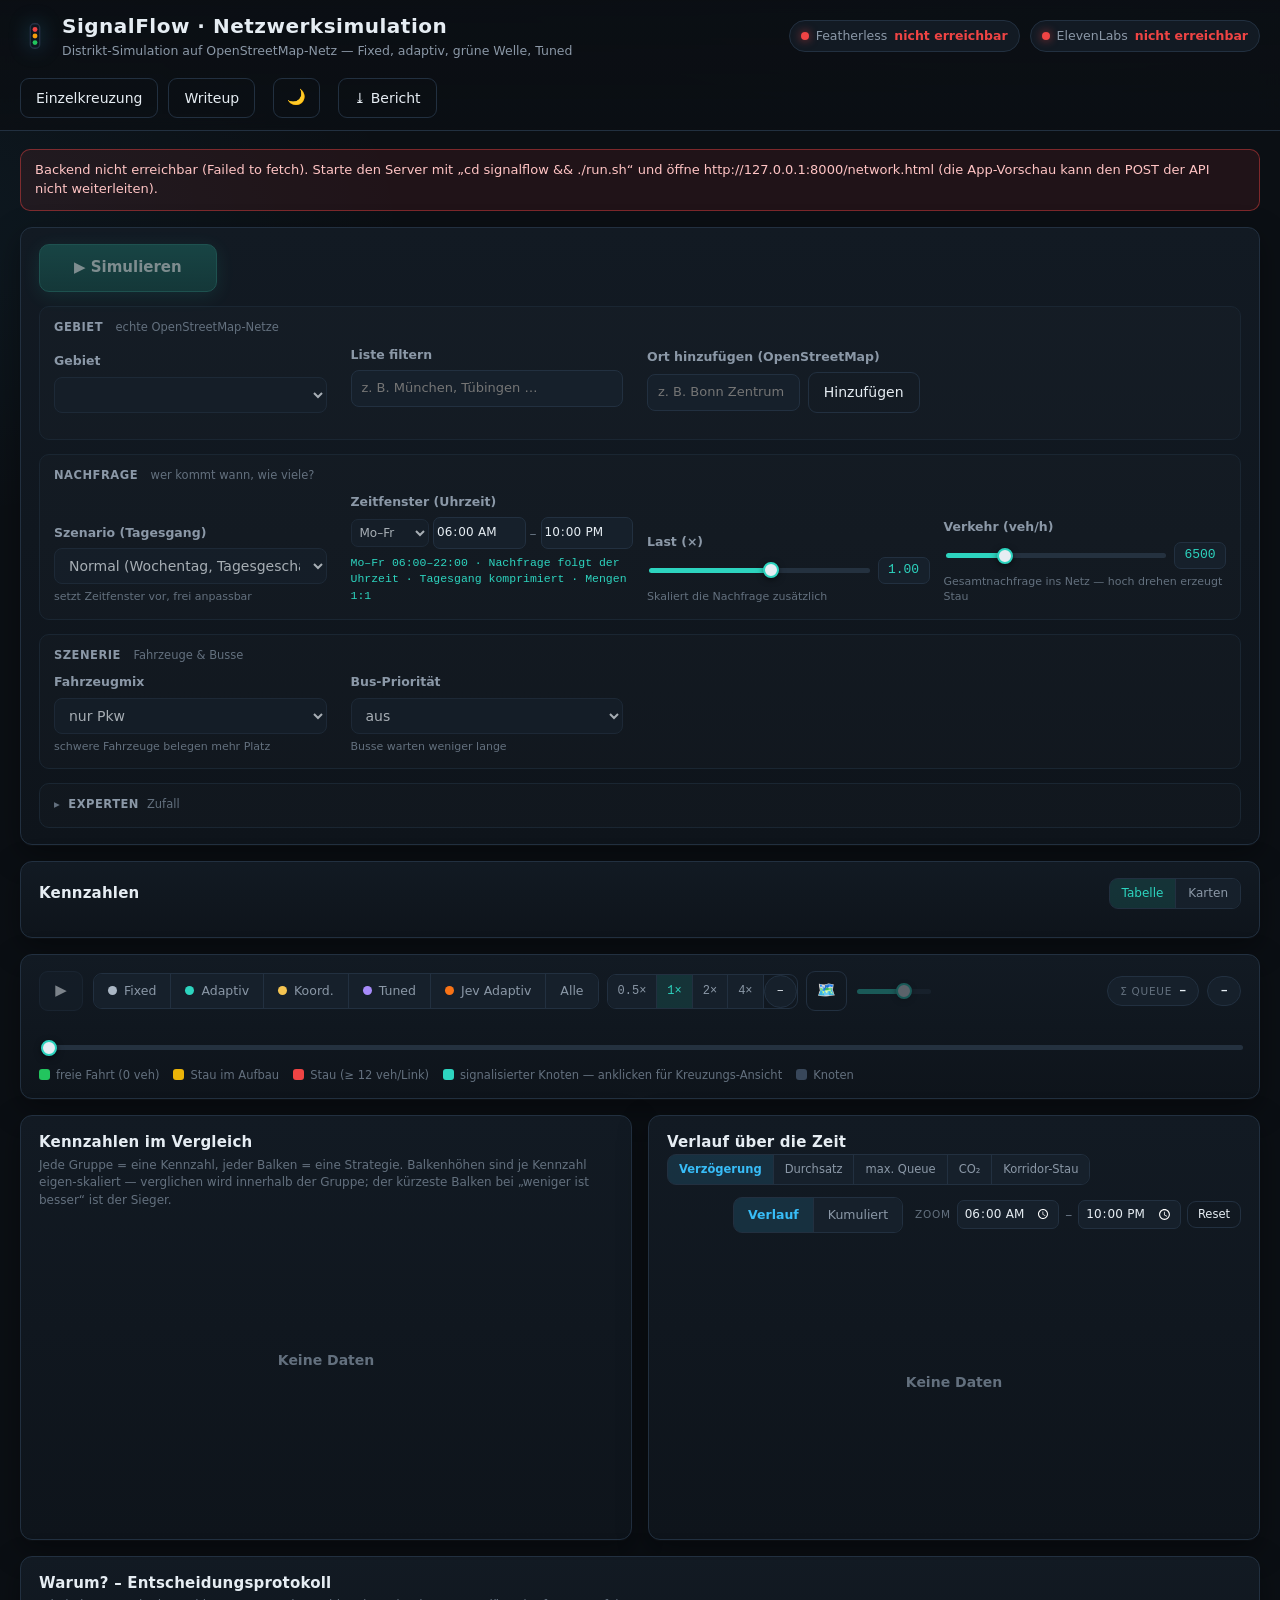
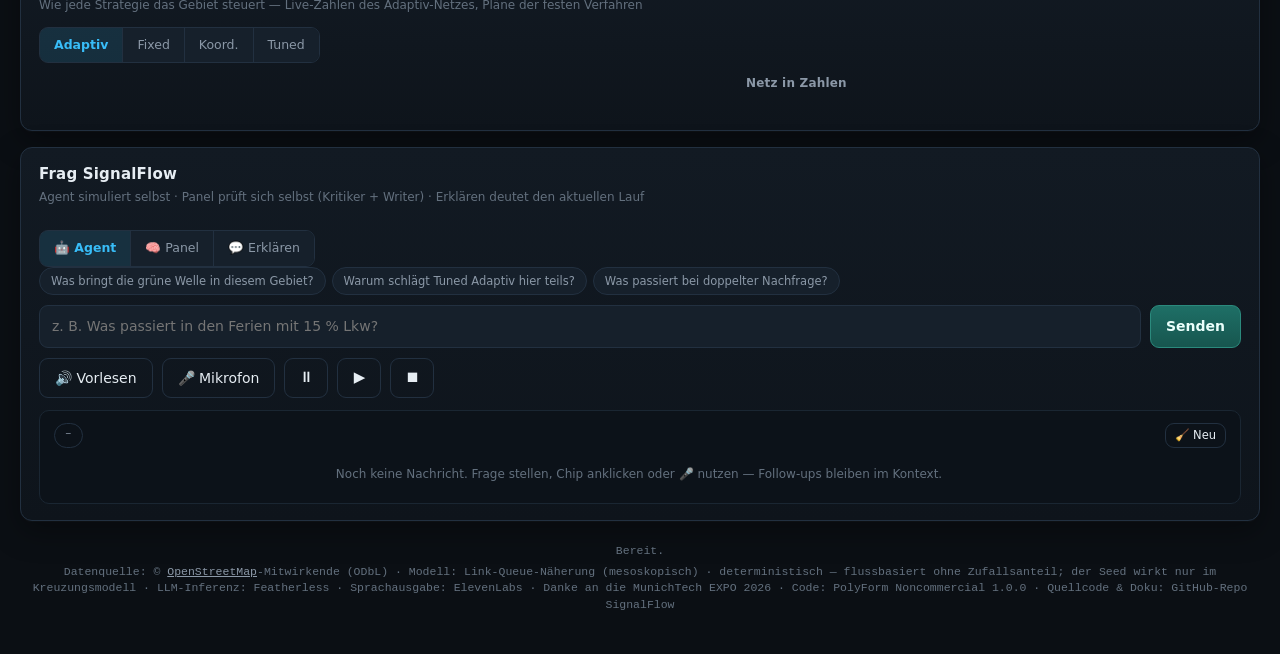
==== commit f52b47f2: "UI: Policy-Buttons fuer Jev Adaptiv + Jev Tuned (Einzelkreuzung) bzw. District-Jev (Netzwerk) Die po" ====
--- a/web/network.html
+++ b/web/network.html
@@ -106,6 +106,7 @@
             <option value="berufsverkehr">Berufsverkehr (Mo–Fr, 2 Spitzen)</option>
             <option value="ferien">Ferien (flau, keine Spitze)</option>
             <option value="freizeit">Wochenende (Mittagshügel)</option>
+            <option value="custom">Sample (CSV-kalibriert, flache Nachfrage)</option>
           </select>
           <span class="desc">setzt Zeitfenster vor, frei anpassbar</span>
         </div>
@@ -208,6 +209,8 @@
                   title="Koord. (grüne Welle): gemeinsamer Korridor-Takt + Versatz-Offsets, Restnetz adaptiv"><i class="pdot" style="background:#f5c451"></i>Koord.</button>
           <button class="mode-btn pol-btn" data-pol="tuned" type="button"
                   title="Tuned: fester Plan aus Detektor-Zählungen (OD-Schätzung) — animiert die Zähl-basierte Variante aus der KPI-Tabelle"><i class="pdot" style="background:#a78bfa"></i>Tuned</button>
+          <button class="mode-btn pol-btn" data-pol="jev_adaptive" type="button"
+                  title="Jev Adaptiv: Max-Pressure je Knoten, Phasenwechsel von typisiertem Jev-Decision-Modell bestätigt — ein gebündelter Call pro Schritt für den ganzen Bezirk"><i class="pdot" style="background:#f97316"></i>Jev Adaptiv</button>
           <button class="mode-btn pol-btn all" data-pol="all" type="button" title="Alle animierbaren Strategien anzeigen">Alle</button>
         </div>
 
